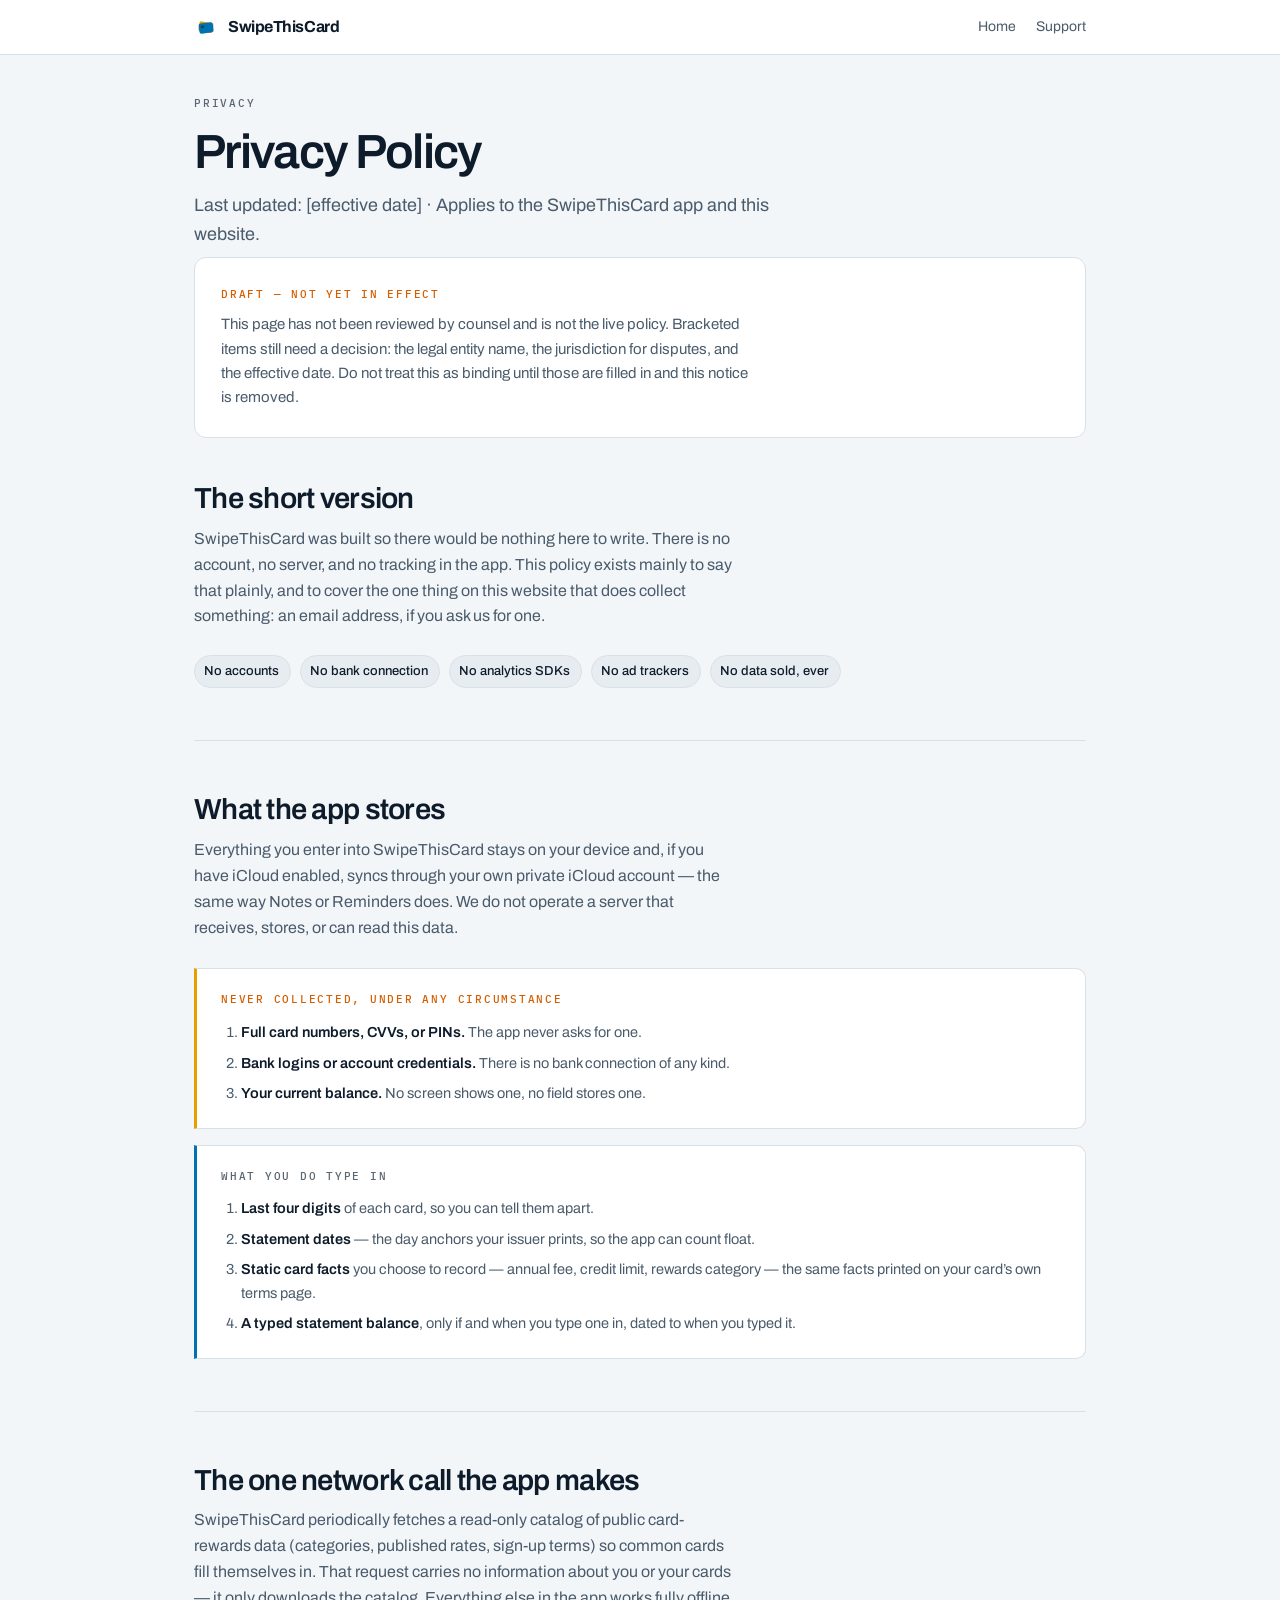
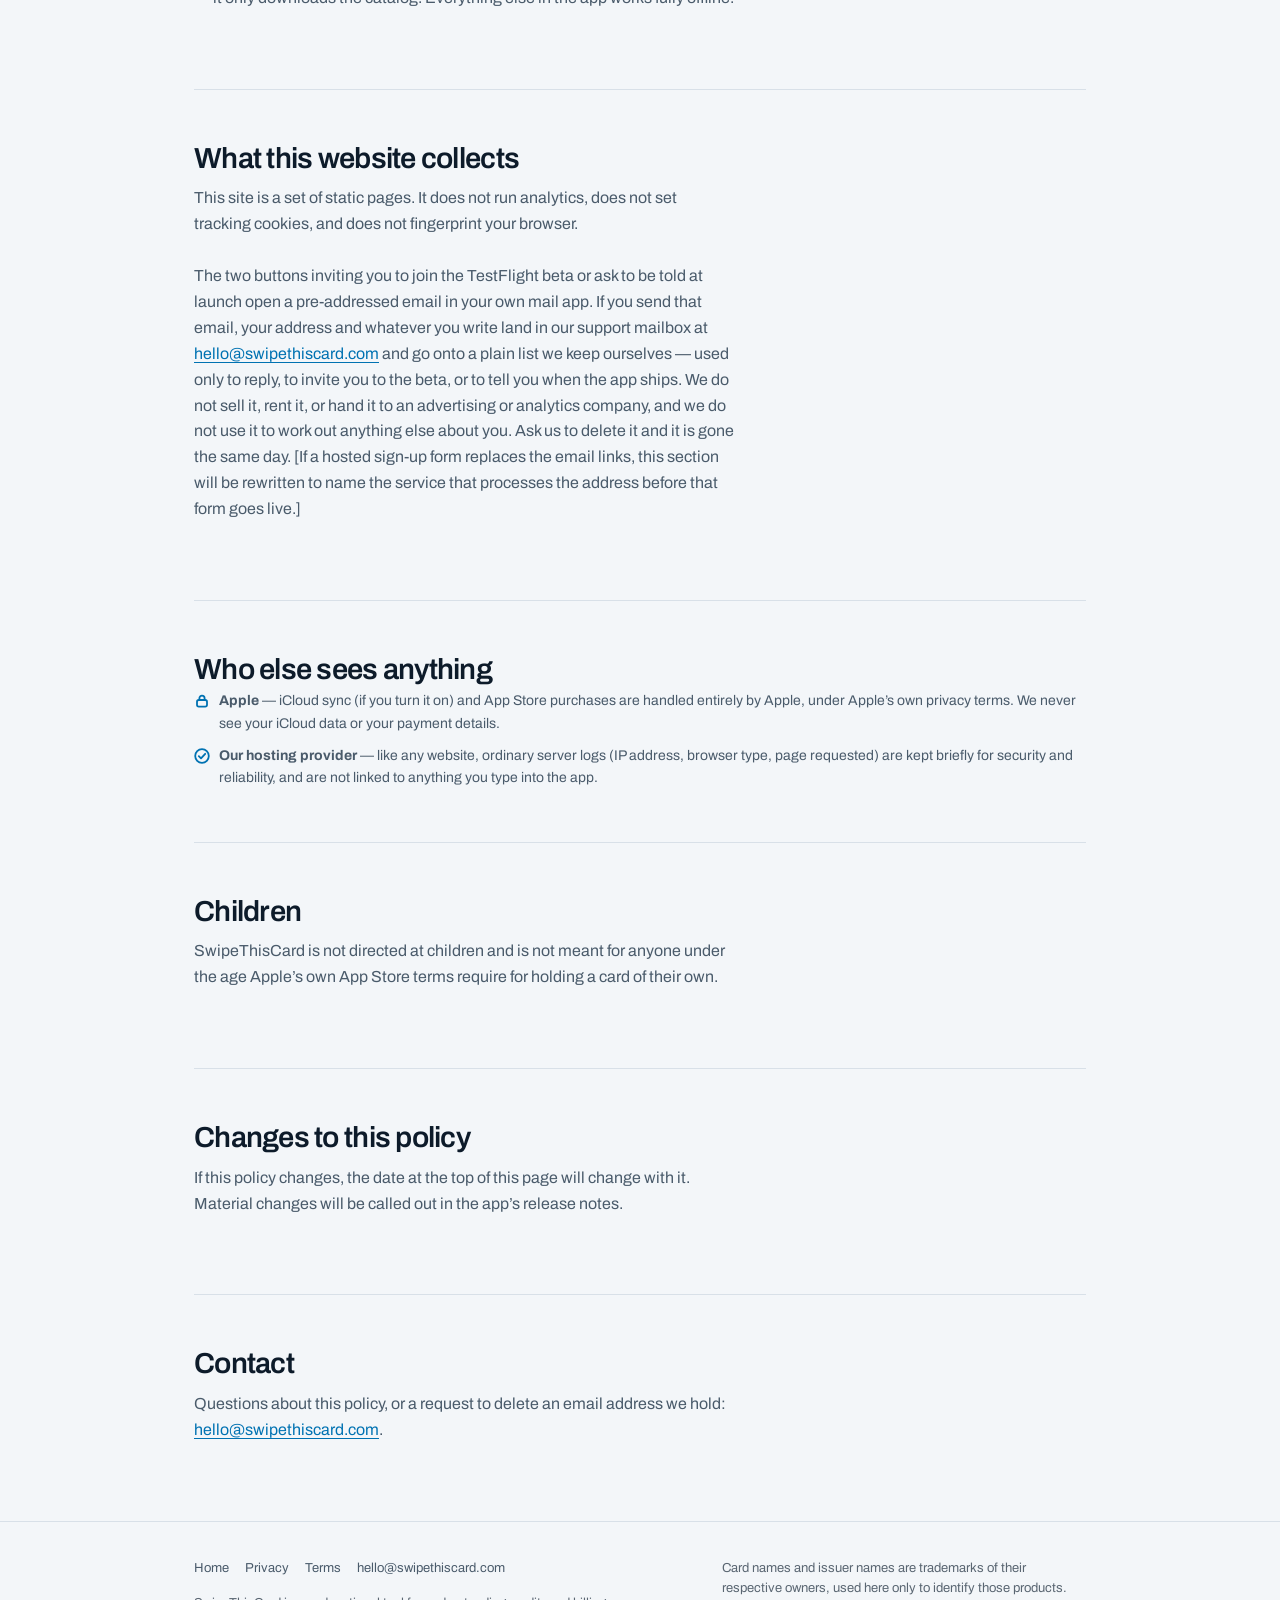
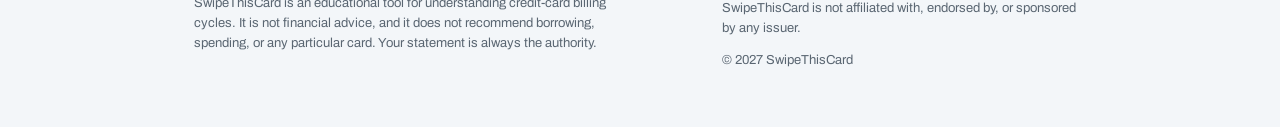
==== privacy.html @ e55ff945 "Add social-share preview image and README cleanup Wires og:image/twitter:image into all four pages s" ====
<!doctype html>
<html lang="en">
<head>
<meta charset="utf-8">
<meta name="viewport" content="width=device-width,initial-scale=1">
<title>Privacy Policy — SwipeThisCard</title>
<meta name="description" content="How SwipeThisCard and swipethiscard.com handle data: no accounts, no bank connection, no server-side storage of card data, and what the website itself collects.">
<link rel="canonical" href="https://swipethiscard.com/privacy">
<meta name="robots" content="index,follow">
<meta property="og:type" content="website">
<meta property="og:title" content="Privacy Policy — SwipeThisCard">
<meta property="og:description" content="How SwipeThisCard and swipethiscard.com handle data: no accounts, no bank connection, no server-side storage of card data, and what the website itself collects.">
<meta property="og:url" content="https://swipethiscard.com/privacy">
<meta property="og:image" content="https://swipethiscard.com/og-image.jpg">
<meta property="og:image:width" content="1200">
<meta property="og:image:height" content="630">
<meta name="twitter:card" content="summary_large_image">
<meta name="twitter:image" content="https://swipethiscard.com/og-image.jpg">
<link rel="icon" href="/favicon.svg" type="image/svg+xml">
<link rel="preconnect" href="https://fonts.googleapis.com">
<link rel="preconnect" href="https://fonts.gstatic.com" crossorigin>
<link rel="stylesheet" href="https://fonts.googleapis.com/css2?family=Archivo:wght@400;500;600;700&family=IBM+Plex+Mono:wght@400;500;600&display=swap">
<style>
:root{
  --ink:#0D1B2A; --ink-2:#14273A;
  --paper:#F3F6F9; --paper-2:#E7ECF1; --surface:#FFFFFF;
  --blue:#0072B2; --amber:#E69F00; --sky:#56B4E9; --verm:#D55E00;
  --ash:#5A6672; --ash-2:#C3CCD5;
  --on-ink:#E9EEF3; --on-ink-dim:#A8B8C6;
  --text:#0D1B2A; --text-2:#4A5B6B; --line:#D8E0E8;
  --accent:#0072B2;
  --display:"Archivo",-apple-system,BlinkMacSystemFont,"Segoe UI",Helvetica,Arial,sans-serif;
  --mono:"IBM Plex Mono",ui-monospace,SFMono-Regular,Menlo,monospace;
}
@media (prefers-color-scheme:dark){:root:not([data-theme="light"]){
  --paper:#0A1521; --paper-2:#122032; --surface:#14273A;
  --text:#E9EEF3; --text-2:#A8B8C6; --line:#24394F;
  --ink:#061019; --ink-2:#0E1E2E; --ash:#9BAAB8; --ash-2:#3A4E62;
  --accent:#56B4E9;
}}
:root[data-theme="dark"]{
  --paper:#0A1521; --paper-2:#122032; --surface:#14273A;
  --text:#E9EEF3; --text-2:#A8B8C6; --line:#24394F;
  --ink:#061019; --ink-2:#0E1E2E; --ash:#9BAAB8; --ash-2:#3A4E62;
  --accent:#56B4E9;
}
*{box-sizing:border-box}
body{margin:0;background:var(--paper);color:var(--text);font-family:var(--display);font-size:16px;line-height:1.62;-webkit-font-smoothing:antialiased}
.wrap{max-width:940px;margin:0 auto;padding:0 24px}
h1,h2,h3{margin:0;font-weight:600;letter-spacing:-.025em;text-wrap:balance}
h1{font-size:clamp(32px,5.4vw,48px);line-height:1.05;letter-spacing:-.035em}
h2{font-size:clamp(22px,3vw,29px);line-height:1.15}
h3{font-size:17px;letter-spacing:-.012em;line-height:1.35}
p{margin:0}
a{color:var(--accent);text-decoration-thickness:1px;text-underline-offset:3px}
a:focus-visible,summary:focus-visible{outline:2px solid var(--accent);outline-offset:3px;border-radius:4px}
.eyebrow{font-family:var(--mono);font-size:11px;font-weight:500;letter-spacing:.16em;text-transform:uppercase;color:var(--ash)}
.sm{font-size:14.5px;color:var(--text-2)}
.xs{font-size:12.5px;color:var(--ash)}
code{font-family:var(--mono);font-size:13.5px;background:var(--paper-2);padding:1px 5px;border-radius:4px}

/* nav */
nav{border-bottom:1px solid var(--line);background:var(--surface)}
.nav-in{max-width:940px;margin:0 auto;padding:14px 24px;display:flex;align-items:center;justify-content:space-between;gap:16px}
.brand{display:flex;align-items:center;gap:10px;text-decoration:none;color:var(--text)}
.brand span{font-weight:700;font-size:16px;letter-spacing:-.028em}
.nav-links{display:flex;gap:20px;font-size:14px}
.nav-links a{color:var(--text-2);text-decoration:none}
.nav-links a:hover{color:var(--accent)}

/* hero */
.hero{padding:56px 0 40px}
.hero h1{margin:14px 0 14px;max-width:16ch}
.hero p{font-size:18px;color:var(--text-2);max-width:58ch}

/* contact card */
.contact{display:grid;gap:0;border:1px solid var(--line);border-radius:12px;overflow:hidden;background:var(--surface);margin-bottom:14px}
@media(min-width:760px){.contact{grid-template-columns:1.35fr 1fr}}
.contact-main{padding:26px 26px 28px}
.contact-side{padding:26px;background:var(--paper-2);border-top:1px solid var(--line)}
@media(min-width:760px){.contact-side{border-top:0;border-left:1px solid var(--line)}}
.mailto{display:inline-flex;align-items:center;gap:9px;margin-top:14px;font-family:var(--mono);font-size:17px;font-weight:500;color:var(--accent);text-decoration:none;border-bottom:2px solid var(--accent);padding-bottom:2px;word-break:break-all}
.mailto:hover{opacity:.8}
.facts{list-style:none;margin:12px 0 0;padding:0;display:grid;gap:9px}
.facts li{display:grid;grid-template-columns:auto minmax(0,1fr);gap:9px;align-items:start;font-size:14px;color:var(--text-2)}
.facts svg{width:16px;height:16px;margin-top:3px;flex:none}

/* include block */
.include{border:1px solid var(--line);border-left:3px solid var(--amber);border-radius:0 10px 10px 0;background:var(--surface);padding:22px 24px;margin-top:28px}
.include ol{margin:12px 0 0;padding-left:20px;display:grid;gap:7px;font-size:14.5px;color:var(--text-2)}
.include ol b{color:var(--text);font-weight:600}

/* sections */
section{padding:52px 0;border-top:1px solid var(--line)}
.sec-lead{max-width:60ch;margin:10px 0 26px;color:var(--text-2)}

/* faq */
.faq{border:1px solid var(--line);border-radius:12px;overflow:hidden;background:var(--surface)}
details{border-bottom:1px solid var(--line)}
details:last-child{border-bottom:0}
summary{cursor:pointer;list-style:none;padding:17px 22px;display:grid;grid-template-columns:minmax(0,1fr) auto;gap:14px;align-items:center;font-weight:500;font-size:15.5px;letter-spacing:-.008em}
summary::-webkit-details-marker{display:none}
summary:hover{background:var(--paper-2)}
.chev{width:14px;height:14px;color:var(--ash);transition:transform .18s ease}
details[open] .chev{transform:rotate(90deg)}
details[open] summary{background:var(--paper-2)}
.ans{padding:4px 22px 22px;font-size:14.8px;color:var(--text-2);max-width:66ch}
.ans p+p{margin-top:10px}
.ans ul{margin:10px 0 0;padding-left:19px;display:grid;gap:6px}
@media(prefers-reduced-motion:reduce){.chev{transition:none}}

/* status pills */
.pillrow{display:flex;flex-wrap:wrap;gap:9px;margin-top:14px}
.pill{display:inline-flex;align-items:center;gap:7px;padding:5px 11px 5px 9px;border-radius:99px;font-size:13px;font-weight:500;background:var(--paper-2);border:1px solid var(--line);color:var(--text)}

/* privacy strip */
.strip{background:var(--ink);color:var(--on-ink);border-radius:12px;padding:28px 26px}
.strip h2{color:#fff}
.strip p{color:var(--on-ink-dim);max-width:60ch;margin-top:10px;font-size:15px}
.strip a{color:var(--sky)}

/* footer */
footer{border-top:1px solid var(--line);padding:36px 0 56px;color:var(--ash);font-size:13px}
.foot-in{display:grid;gap:18px}
@media(min-width:760px){.foot-in{grid-template-columns:1.4fr 1fr;align-items:start}}
.foot-links{display:flex;flex-wrap:wrap;gap:16px}
.foot-links a{color:var(--text-2);text-decoration:none}
.foot-links a:hover{color:var(--accent)}
.legal{max-width:62ch;line-height:1.55}
</style>
</head>
<body>
<nav><div class="nav-in">
  <a class="brand" href="/">
    <svg width="24" height="24" viewBox="0 0 64 64" aria-hidden="true"><g transform="rotate(9 32 32)"><rect x="13" y="19" width="38" height="27" rx="5.5" fill="#E69F00"/></g><g transform="rotate(-8 32 32)"><rect x="13" y="21" width="38" height="27" rx="5.5" fill="#0072B2"/><rect x="18.5" y="27" width="9" height="6.5" rx="1.8" fill="#0D1B2A" opacity=".5"/></g></svg>
    <span>SwipeThisCard</span>
  </a>
  <div class="nav-links">
    <a href="/">Home</a>
    <a href="/support">Support</a>
  </div>
</div></nav>
<div class="wrap">
  <div class="hero" style="padding:40px 0 8px">
    <div class="eyebrow">Privacy</div>
    <h1 style="max-width:20ch">Privacy Policy</h1>
    <p class="sm" style="margin-top:10px">Last updated: [effective date] &middot; Applies to the SwipeThisCard app and this website.</p>
  </div>
</div>
<div class="wrap">
  <div class="strip" style="margin:0 0 8px;background:var(--surface);color:var(--text);border:1px solid var(--line)">
    <div class="eyebrow" style="color:var(--verm)">Draft &mdash; not yet in effect</div>
    <p style="color:var(--text-2);margin-top:8px">This page has not been reviewed by counsel and is not the live policy. Bracketed items still need a decision: the legal entity name, the jurisdiction for disputes, and the effective date. Do not treat this as binding until those are filled in and this notice is removed.</p>
  </div>
</div>
<div class="wrap">

  <section style="border-top:0;padding-top:36px">
    <h2>The short version</h2>
    <p class="sec-lead">SwipeThisCard was built so there would be nothing here to write. There is no account, no server, and no tracking in the app. This policy exists mainly to say that plainly, and to cover the one thing on this website that does collect something: an email address, if you ask us for one.</p>
    <div class="pillrow">
      <span class="pill">No accounts</span>
      <span class="pill">No bank connection</span>
      <span class="pill">No analytics SDKs</span>
      <span class="pill">No ad trackers</span>
      <span class="pill">No data sold, ever</span>
    </div>
  </section>

  <section>
    <h2>What the app stores</h2>
    <p class="sec-lead">Everything you enter into SwipeThisCard stays on your device and, if you have iCloud enabled, syncs through your own private iCloud account &mdash; the same way Notes or Reminders does. We do not operate a server that receives, stores, or can read this data.</p>
    <div class="include">
      <div class="eyebrow" style="color:var(--verm)">Never collected, under any circumstance</div>
      <ol>
        <li><b>Full card numbers, CVVs, or PINs.</b> The app never asks for one.</li>
        <li><b>Bank logins or account credentials.</b> There is no bank connection of any kind.</li>
        <li><b>Your current balance.</b> No screen shows one, no field stores one.</li>
      </ol>
    </div>
    <div class="include" style="border-left-color:var(--blue);margin-top:16px">
      <div class="eyebrow">What you do type in</div>
      <ol>
        <li><b>Last four digits</b> of each card, so you can tell them apart.</li>
        <li><b>Statement dates</b> &mdash; the day anchors your issuer prints, so the app can count float.</li>
        <li><b>Static card facts</b> you choose to record &mdash; annual fee, credit limit, rewards category &mdash; the same facts printed on your card&rsquo;s own terms page.</li>
        <li><b>A typed statement balance</b>, only if and when you type one in, dated to when you typed it.</li>
      </ol>
    </div>
  </section>

  <section>
    <h2>The one network call the app makes</h2>
    <p class="sec-lead">SwipeThisCard periodically fetches a read-only catalog of public card-rewards data (categories, published rates, sign-up terms) so common cards fill themselves in. That request carries no information about you or your cards &mdash; it only downloads the catalog. Everything else in the app works fully offline.</p>
  </section>

  <section>
    <h2>What this website collects</h2>
    <p class="sec-lead">This site is a set of static pages. It does not run analytics, does not set tracking cookies, and does not fingerprint your browser.</p>
    <p class="sec-lead" style="margin-top:14px">The two buttons inviting you to join the TestFlight beta or ask to be told at launch open a pre-addressed email in your own mail app. If you send that email, your address and whatever you write land in our support mailbox at <a href="mailto:hello@swipethiscard.com">hello@swipethiscard.com</a> and go onto a plain list we keep ourselves &mdash; used only to reply, to invite you to the beta, or to tell you when the app ships. We do not sell it, rent it, or hand it to an advertising or analytics company, and we do not use it to work out anything else about you. Ask us to delete it and it is gone the same day. [If a hosted sign-up form replaces the email links, this section will be rewritten to name the service that processes the address before that form goes live.]</p>
  </section>

  <section>
    <h2>Who else sees anything</h2>
    <ul class="facts" style="margin-top:4px">
      <li><svg viewBox="0 0 16 16" fill="none" stroke="#0072B2" stroke-width="1.8" aria-hidden="true"><rect x="3" y="7" width="10" height="6.6" rx="1.8"/><path d="M5.4 7V5.2a2.6 2.6 0 015.2 0V7" stroke-linecap="round"/></svg><span><b>Apple</b> &mdash; iCloud sync (if you turn it on) and App Store purchases are handled entirely by Apple, under Apple&rsquo;s own privacy terms. We never see your iCloud data or your payment details.</span></li>
      <li><svg viewBox="0 0 16 16" fill="none" stroke="#0072B2" stroke-width="1.8" aria-hidden="true"><circle cx="8" cy="8" r="6.8"/><path d="M4.8 8.2l2.2 2.2 4.2-4.6" stroke-linecap="round" stroke-linejoin="round"/></svg><span><b>Our hosting provider</b> &mdash; like any website, ordinary server logs (IP address, browser type, page requested) are kept briefly for security and reliability, and are not linked to anything you type into the app.</span></li>
    </ul>
  </section>

  <section>
    <h2>Children</h2>
    <p class="sec-lede sec-lead">SwipeThisCard is not directed at children and is not meant for anyone under the age Apple&rsquo;s own App Store terms require for holding a card of their own.</p>
  </section>

  <section>
    <h2>Changes to this policy</h2>
    <p class="sec-lead">If this policy changes, the date at the top of this page will change with it. Material changes will be called out in the app&rsquo;s release notes.</p>
  </section>

  <section>
    <h2>Contact</h2>
    <p class="sec-lead">Questions about this policy, or a request to delete an email address we hold: <a href="mailto:hello@swipethiscard.com">hello@swipethiscard.com</a>.</p>
  </section>

</div>
<footer><div class="wrap"><div class="foot-in">
  <div>
    <div class="foot-links" style="margin-bottom:14px">
      <a href="/">Home</a><a href="/privacy">Privacy</a><a href="/terms">Terms</a><a href="mailto:hello@swipethiscard.com">hello@swipethiscard.com</a>
    </div>
    <p class="legal">SwipeThisCard is an educational tool for understanding credit-card billing cycles. It is not financial advice, and it does not recommend borrowing, spending, or any particular card. Your statement is always the authority.</p>
  </div>
  <div>
    <p class="legal">Card names and issuer names are trademarks of their respective owners, used here only to identify those products. SwipeThisCard is not affiliated with, endorsed by, or sponsored by any issuer.</p>
    <p style="margin-top:12px">&copy; 2027 SwipeThisCard</p>
  </div>
</div></div></footer>
</body>
</html>
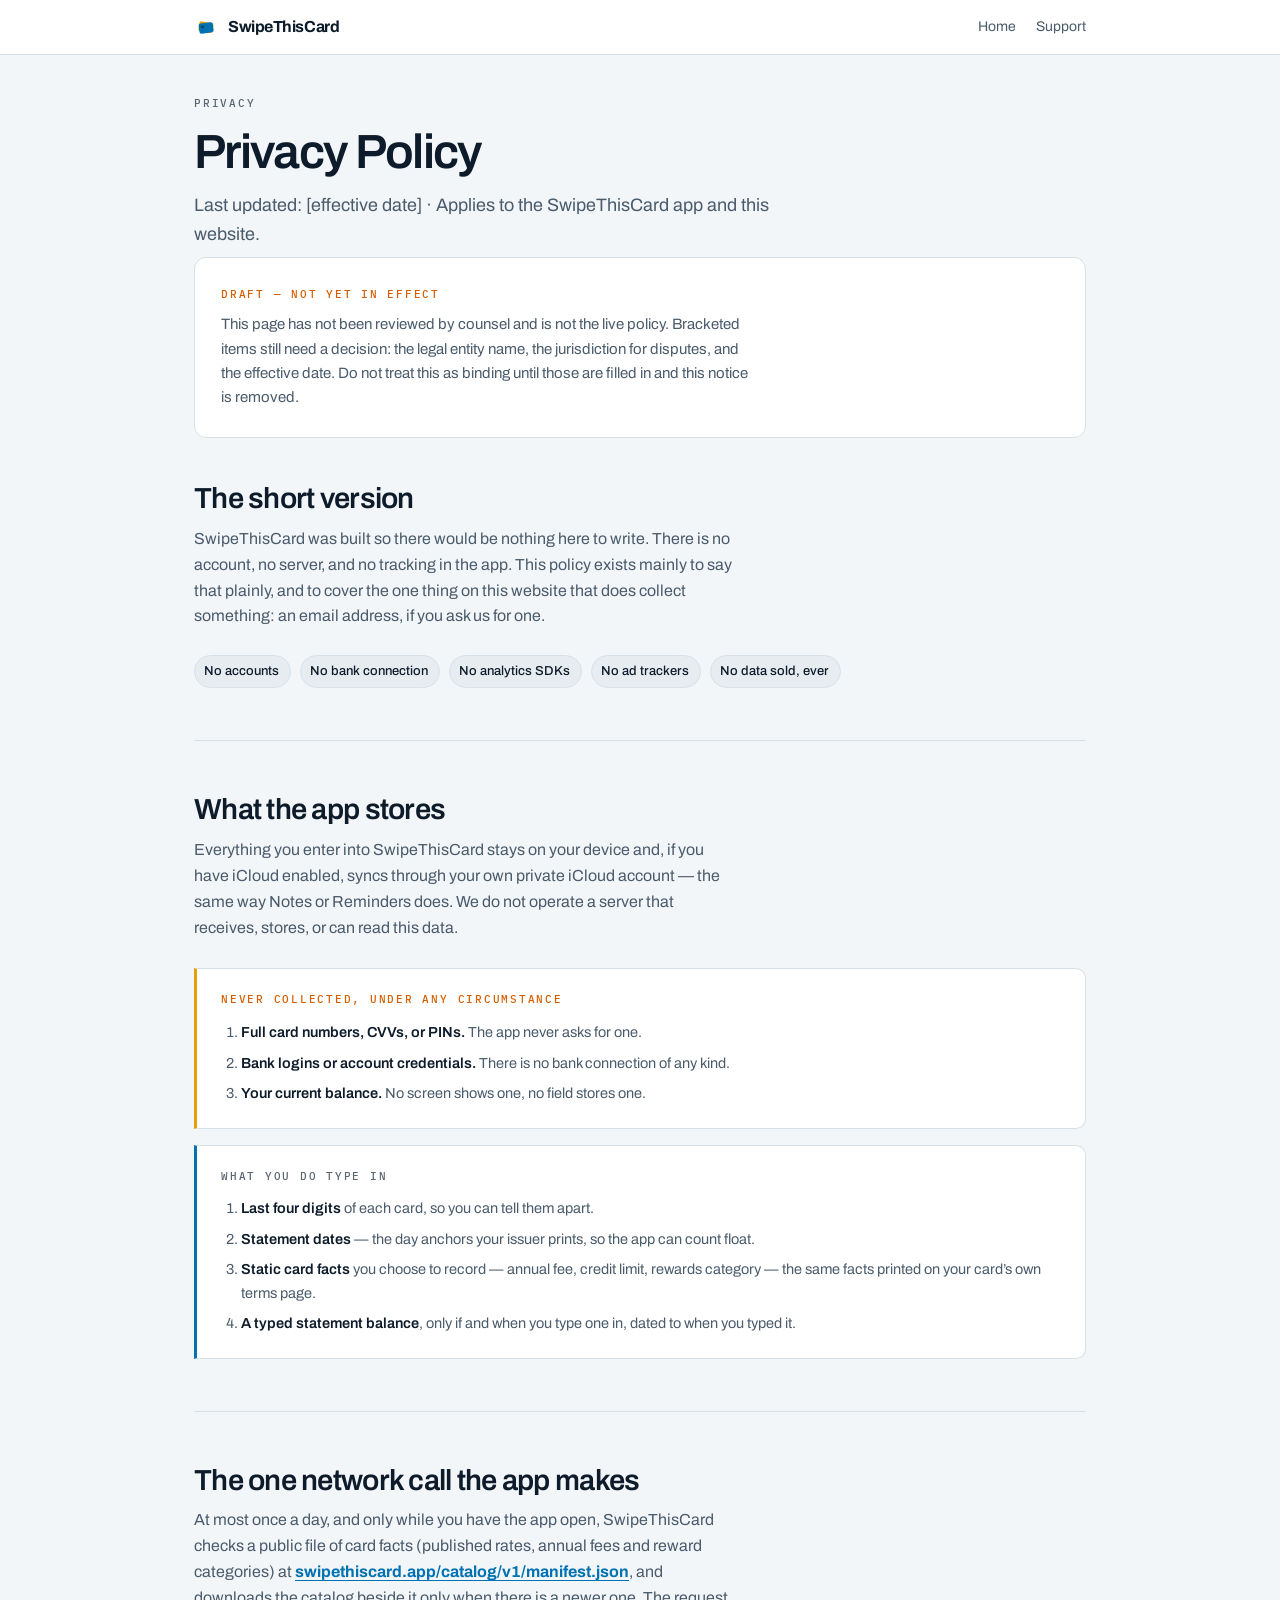
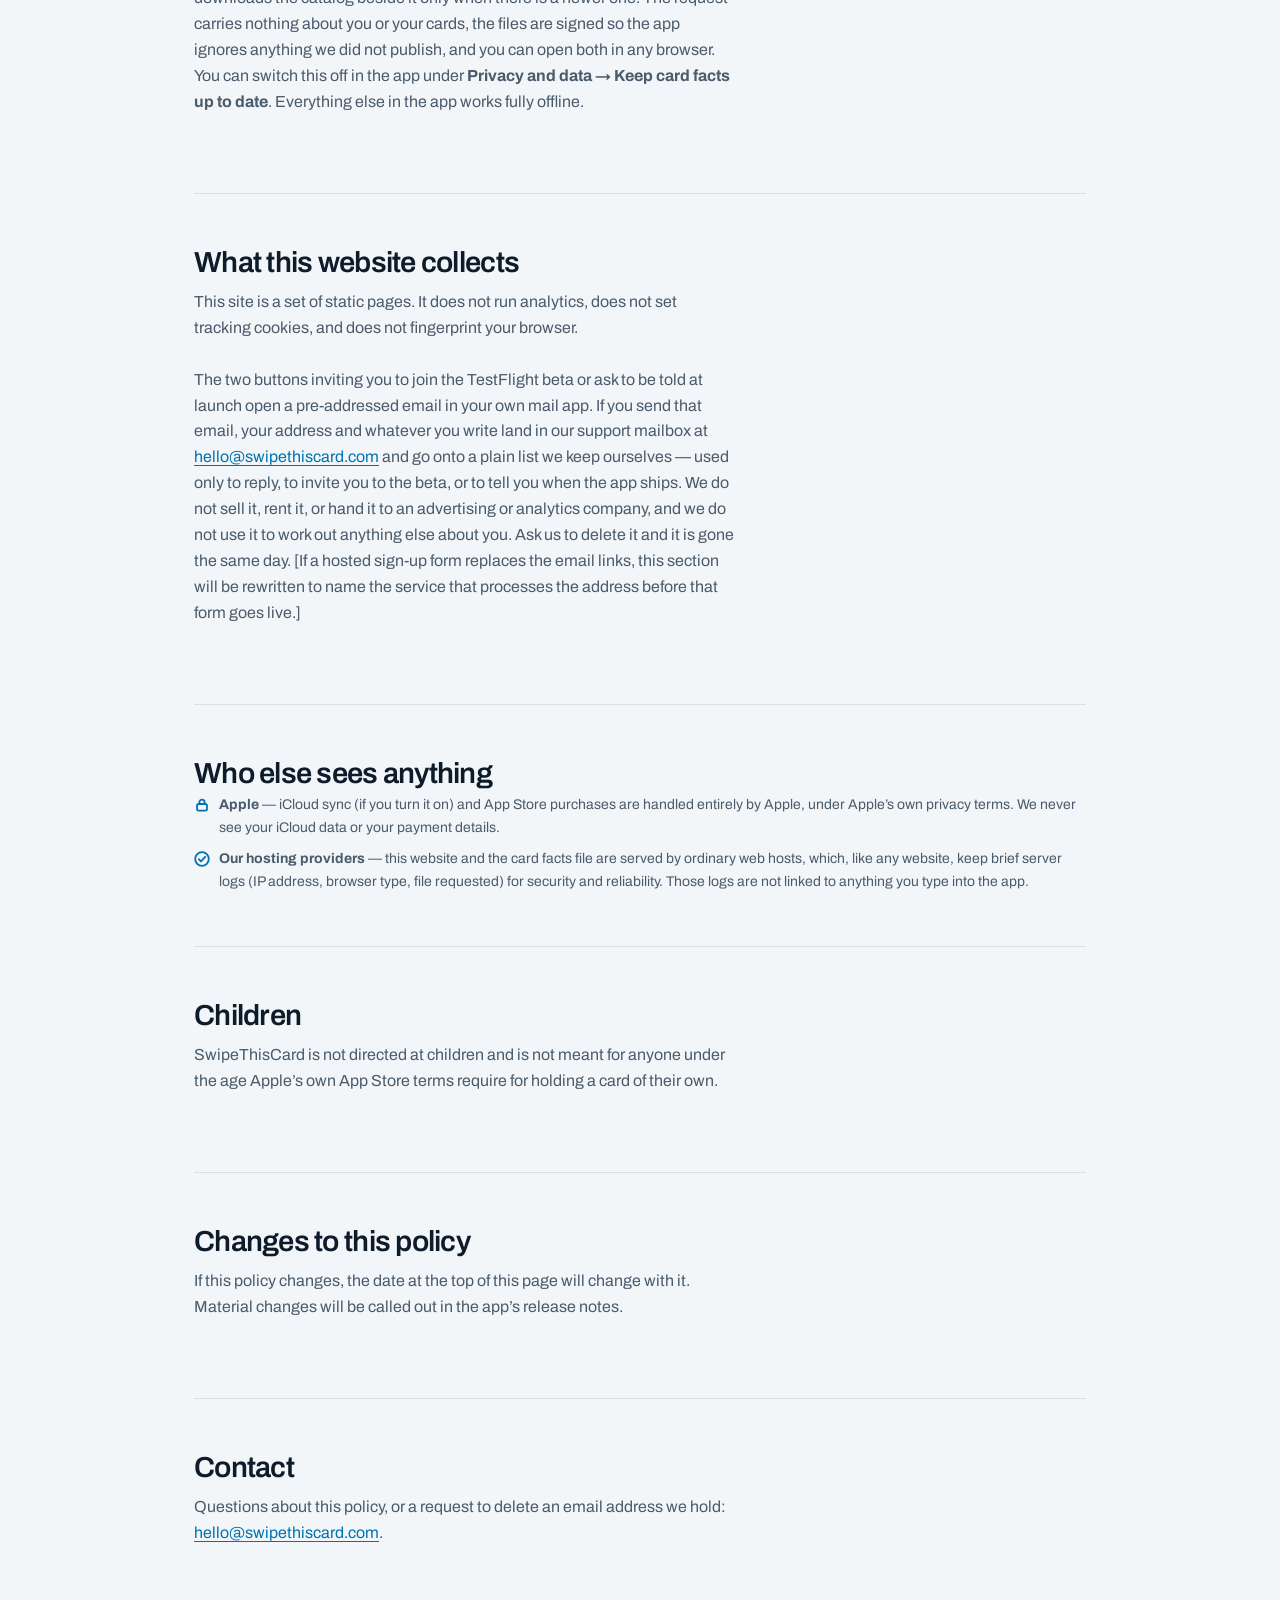
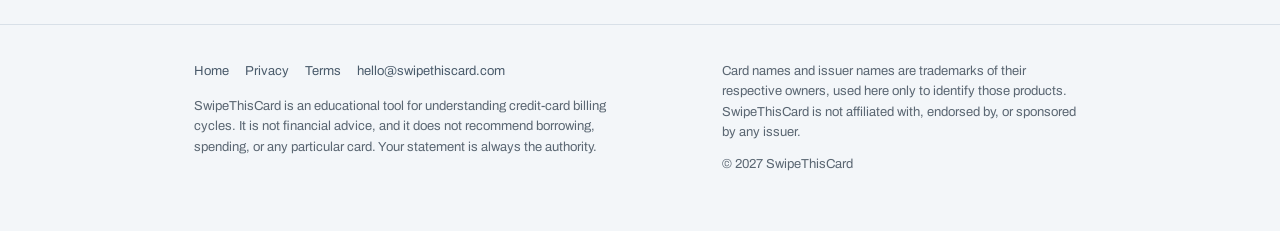
==== commit d0b88c3d: "Privacy: name the card facts file and its limits; cover both hosts The app's one network call now re" ====
--- a/privacy.html
+++ b/privacy.html
@@ -191,7 +191,7 @@
 
   <section>
     <h2>The one network call the app makes</h2>
-    <p class="sec-lead">SwipeThisCard periodically fetches a read-only catalog of public card-rewards data (categories, published rates, sign-up terms) so common cards fill themselves in. That request carries no information about you or your cards &mdash; it only downloads the catalog. Everything else in the app works fully offline.</p>
+    <p class="sec-lead">At most once a day, and only while you have the app open, SwipeThisCard checks a public file of card facts (published rates, annual fees and reward categories) at <a href="https://swipethiscard.app/catalog/v1/manifest.json"><b>swipethiscard.app/catalog/v1/manifest.json</b></a>, and downloads the catalog beside it only when there is a newer one. The request carries nothing about you or your cards, the files are signed so the app ignores anything we did not publish, and you can open both in any browser. You can switch this off in the app under <b>Privacy and data &rarr; Keep card facts up to date</b>. Everything else in the app works fully offline.</p>
   </section>
 
   <section>
@@ -204,7 +204,7 @@
     <h2>Who else sees anything</h2>
     <ul class="facts" style="margin-top:4px">
       <li><svg viewBox="0 0 16 16" fill="none" stroke="#0072B2" stroke-width="1.8" aria-hidden="true"><rect x="3" y="7" width="10" height="6.6" rx="1.8"/><path d="M5.4 7V5.2a2.6 2.6 0 015.2 0V7" stroke-linecap="round"/></svg><span><b>Apple</b> &mdash; iCloud sync (if you turn it on) and App Store purchases are handled entirely by Apple, under Apple&rsquo;s own privacy terms. We never see your iCloud data or your payment details.</span></li>
-      <li><svg viewBox="0 0 16 16" fill="none" stroke="#0072B2" stroke-width="1.8" aria-hidden="true"><circle cx="8" cy="8" r="6.8"/><path d="M4.8 8.2l2.2 2.2 4.2-4.6" stroke-linecap="round" stroke-linejoin="round"/></svg><span><b>Our hosting provider</b> &mdash; like any website, ordinary server logs (IP address, browser type, page requested) are kept briefly for security and reliability, and are not linked to anything you type into the app.</span></li>
+      <li><svg viewBox="0 0 16 16" fill="none" stroke="#0072B2" stroke-width="1.8" aria-hidden="true"><circle cx="8" cy="8" r="6.8"/><path d="M4.8 8.2l2.2 2.2 4.2-4.6" stroke-linecap="round" stroke-linejoin="round"/></svg><span><b>Our hosting providers</b> &mdash; this website and the card facts file are served by ordinary web hosts, which, like any website, keep brief server logs (IP address, browser type, file requested) for security and reliability. Those logs are not linked to anything you type into the app.</span></li>
     </ul>
   </section>
 
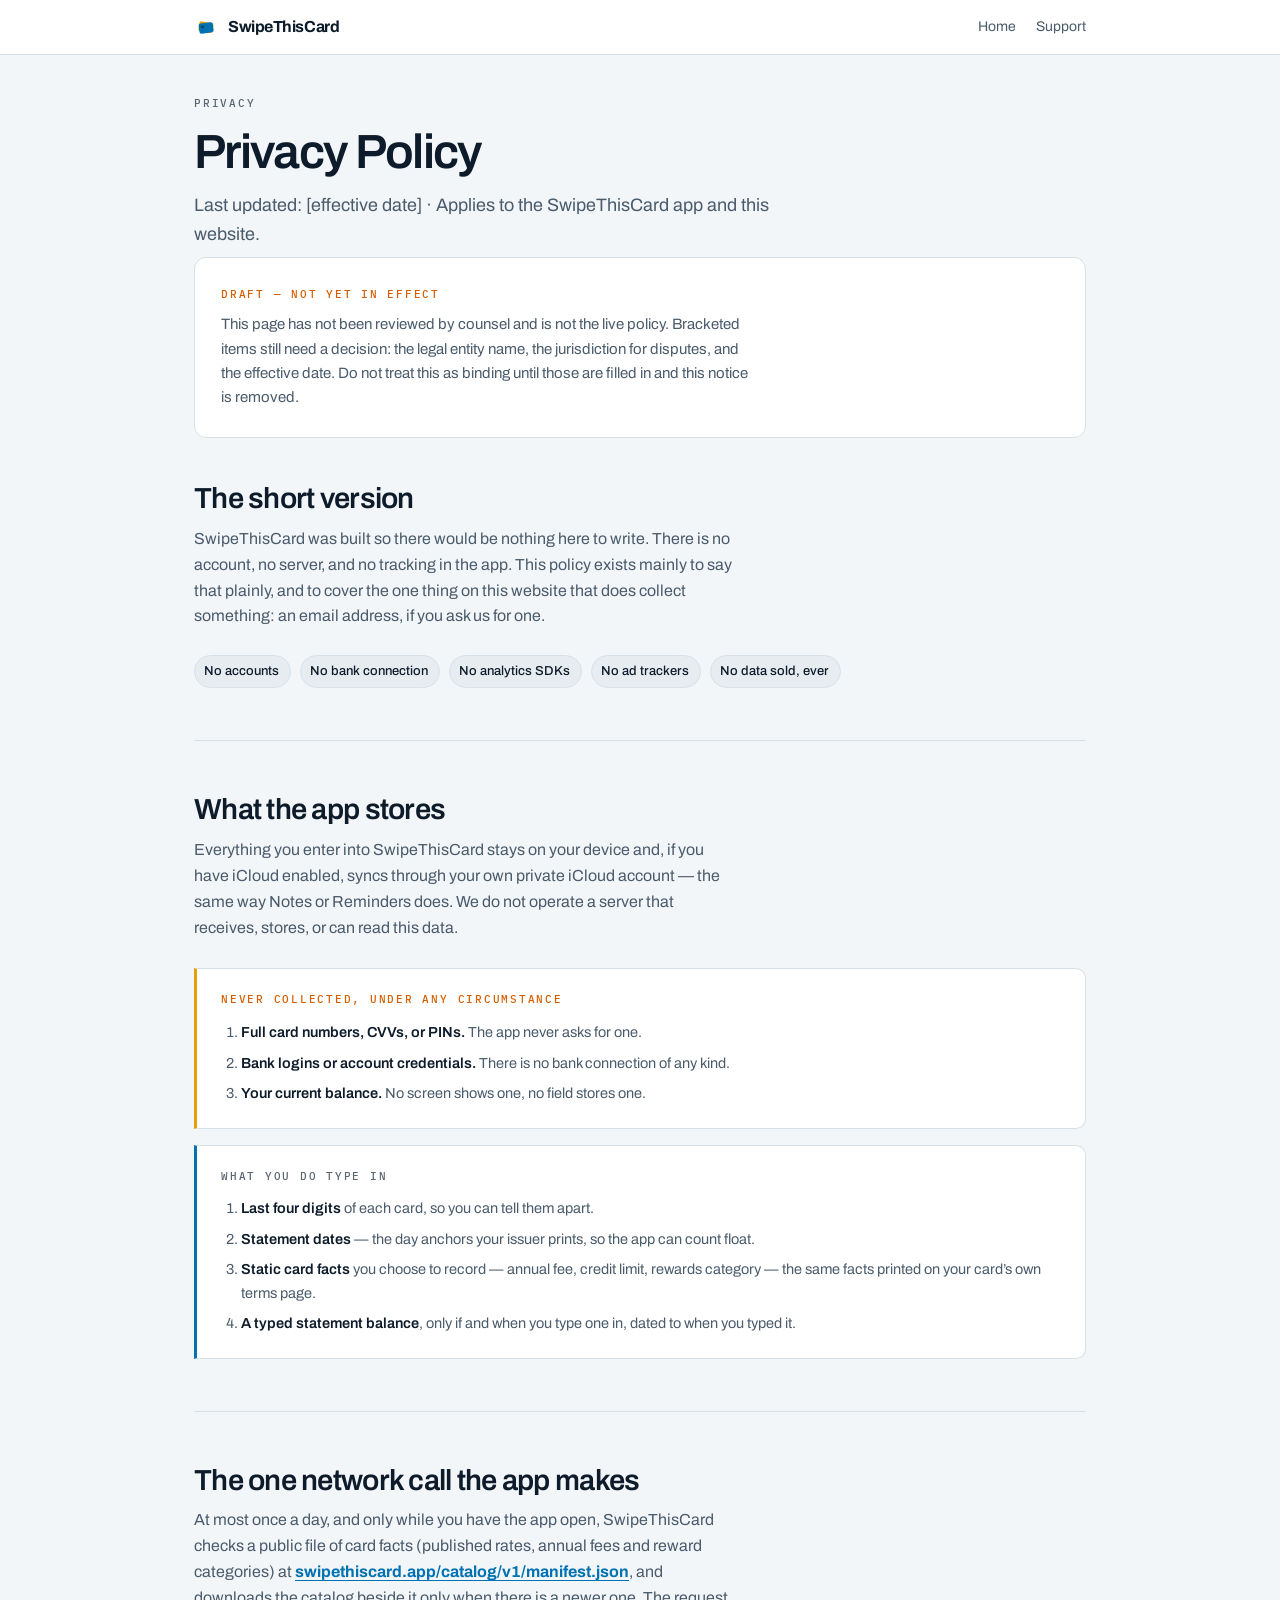
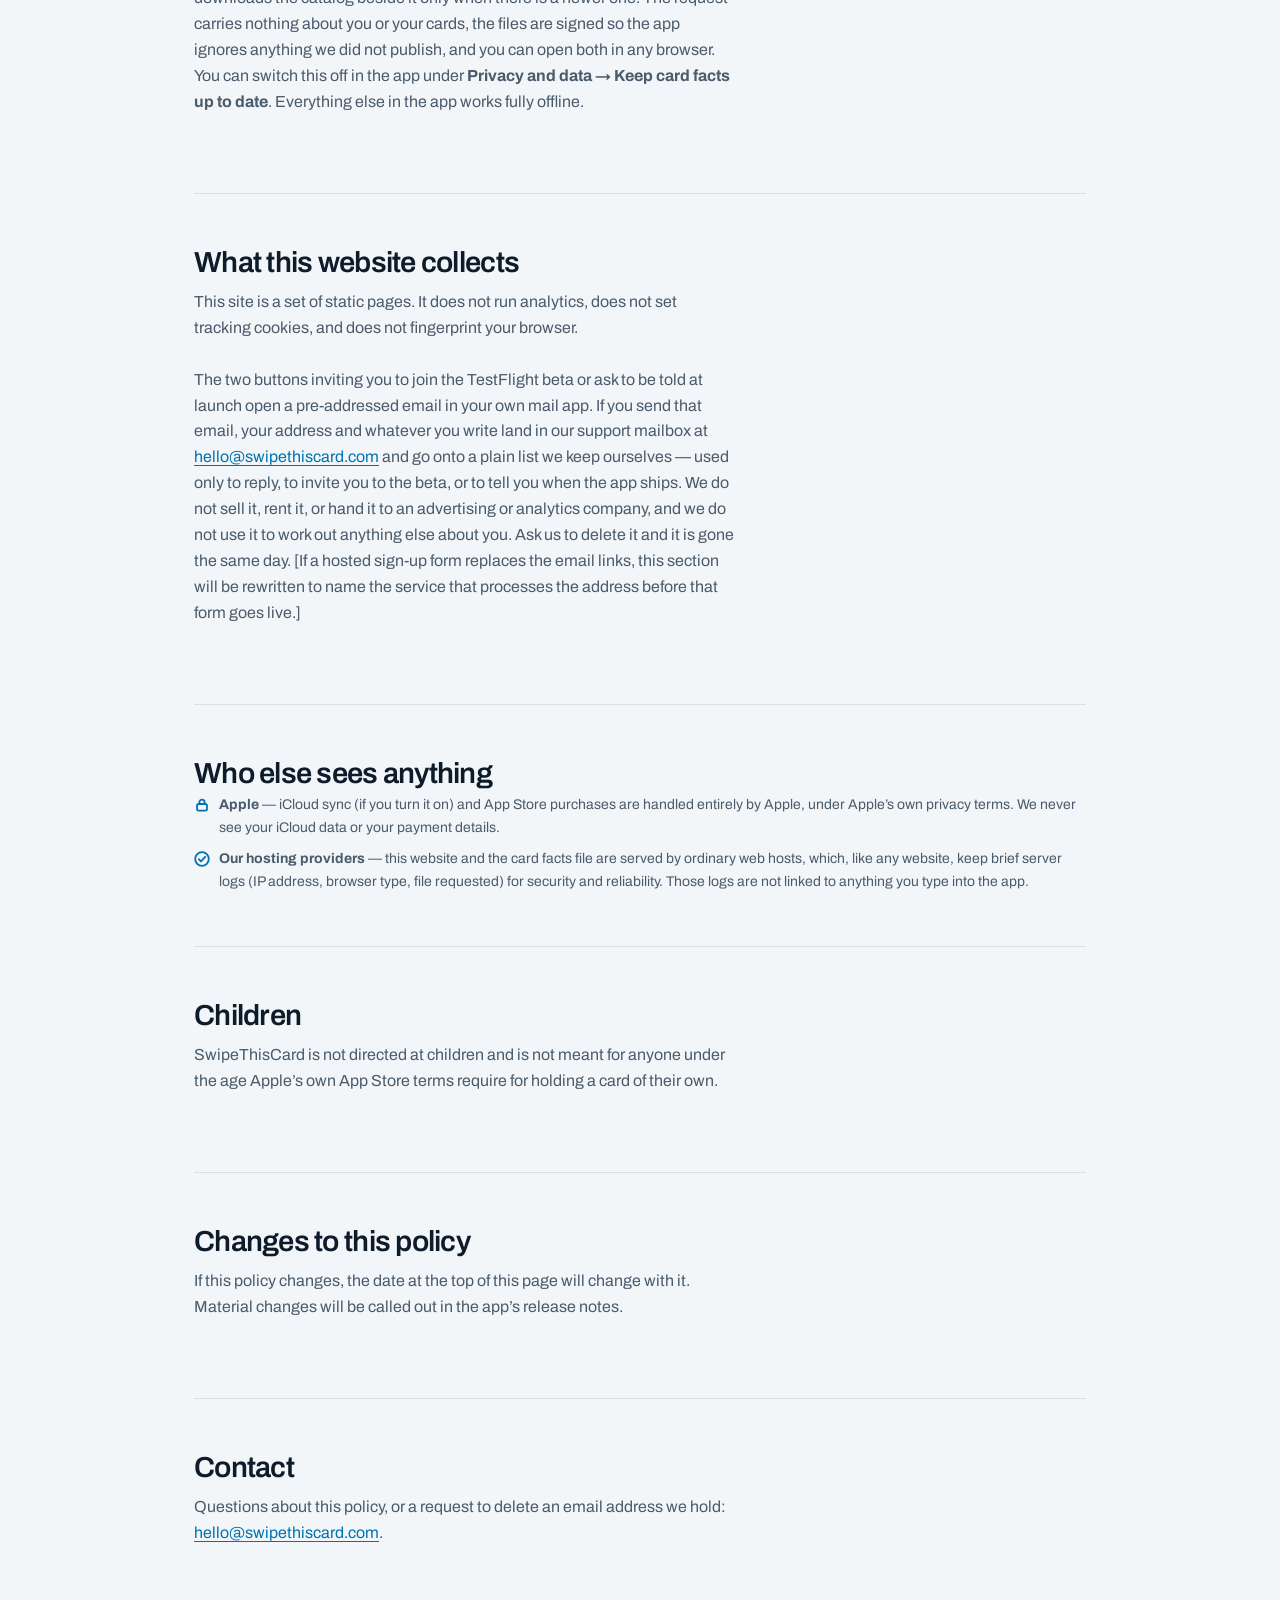
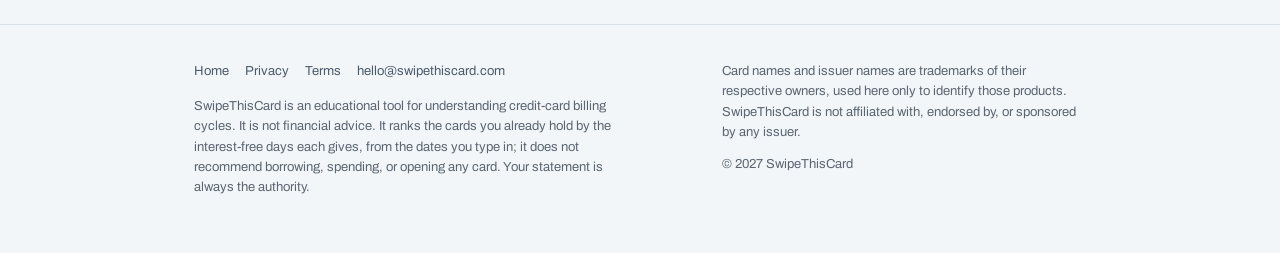
==== commit 4f937d43: "Copy: claims match the app — no accounts/no tracking, own iCloud, no current balance, 500+ cards, fo" ====
--- a/privacy.html
+++ b/privacy.html
@@ -229,7 +229,7 @@
     <div class="foot-links" style="margin-bottom:14px">
       <a href="/">Home</a><a href="/privacy">Privacy</a><a href="/terms">Terms</a><a href="mailto:hello@swipethiscard.com">hello@swipethiscard.com</a>
     </div>
-    <p class="legal">SwipeThisCard is an educational tool for understanding credit-card billing cycles. It is not financial advice, and it does not recommend borrowing, spending, or any particular card. Your statement is always the authority.</p>
+    <p class="legal">SwipeThisCard is an educational tool for understanding credit-card billing cycles. It is not financial advice. It ranks the cards you already hold by the interest-free days each gives, from the dates you type in; it does not recommend borrowing, spending, or opening any card. Your statement is always the authority.</p>
   </div>
   <div>
     <p class="legal">Card names and issuer names are trademarks of their respective owners, used here only to identify those products. SwipeThisCard is not affiliated with, endorsed by, or sponsored by any issuer.</p>
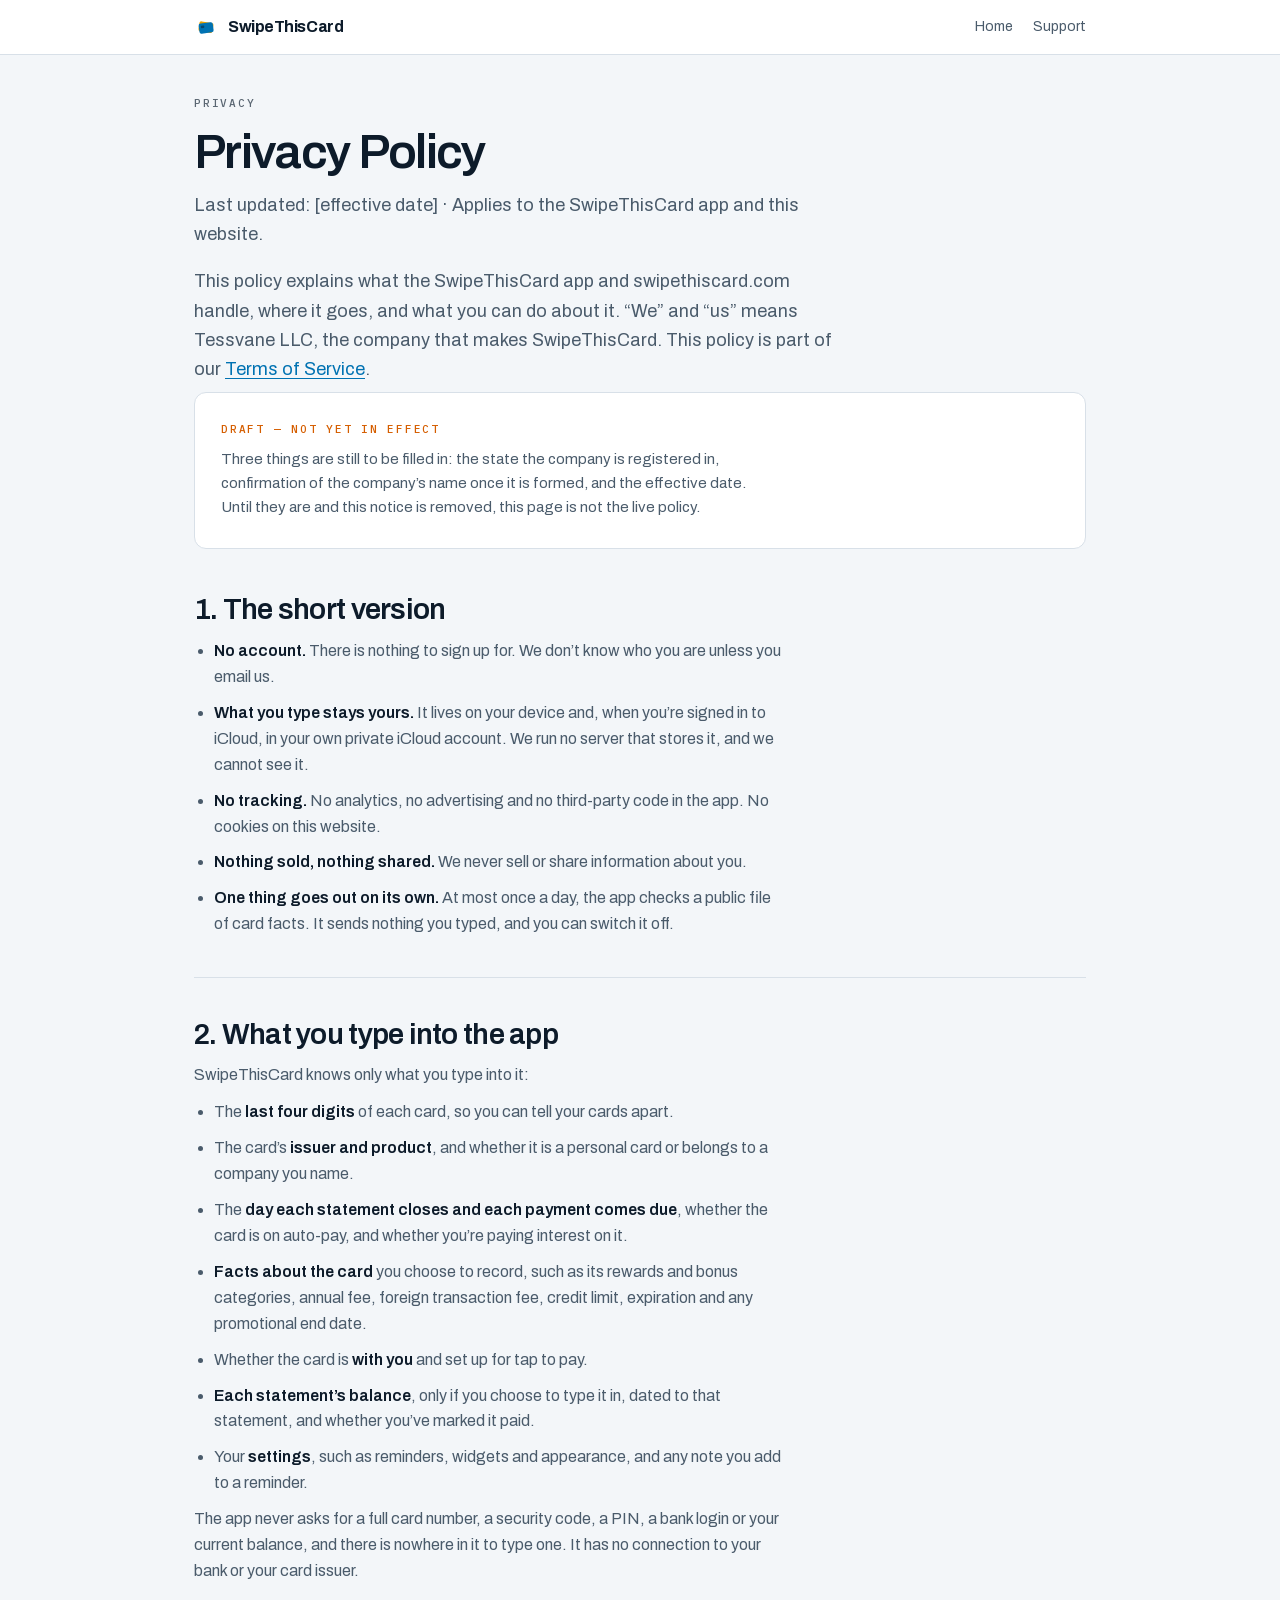
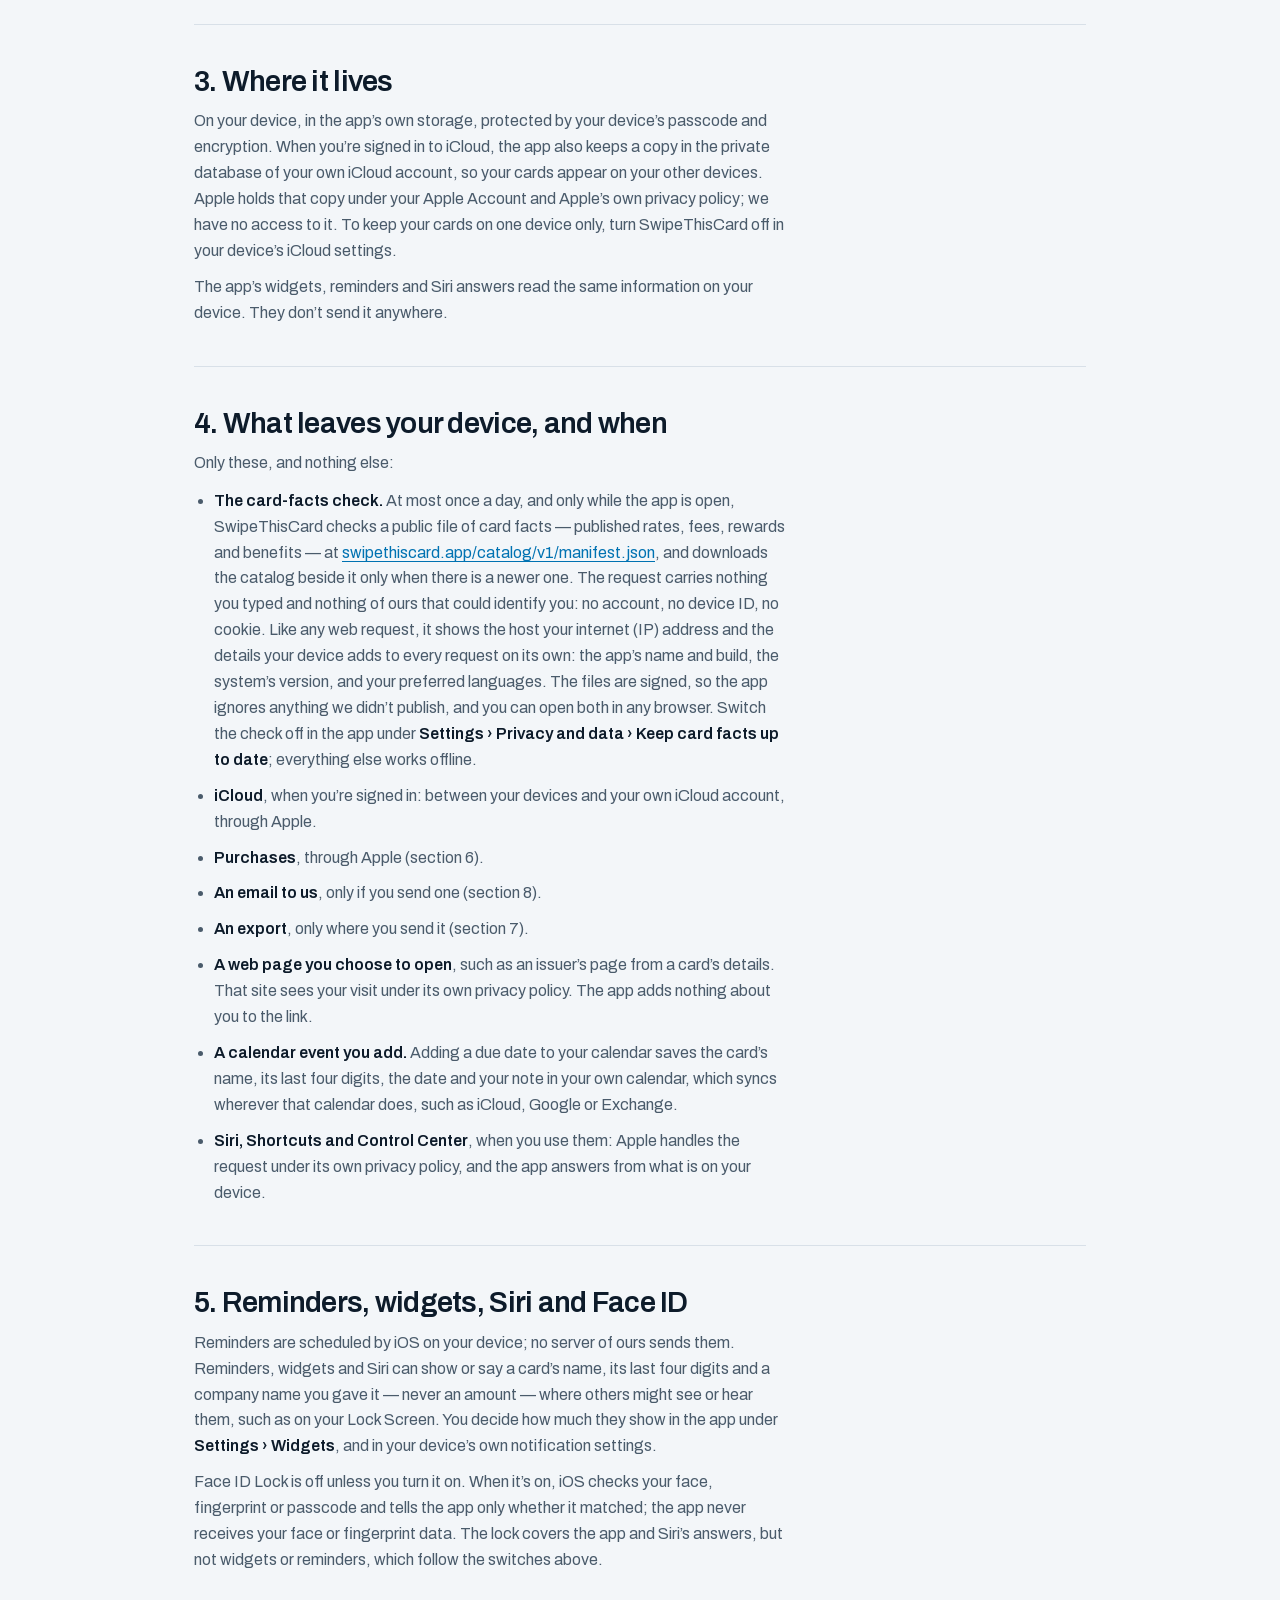
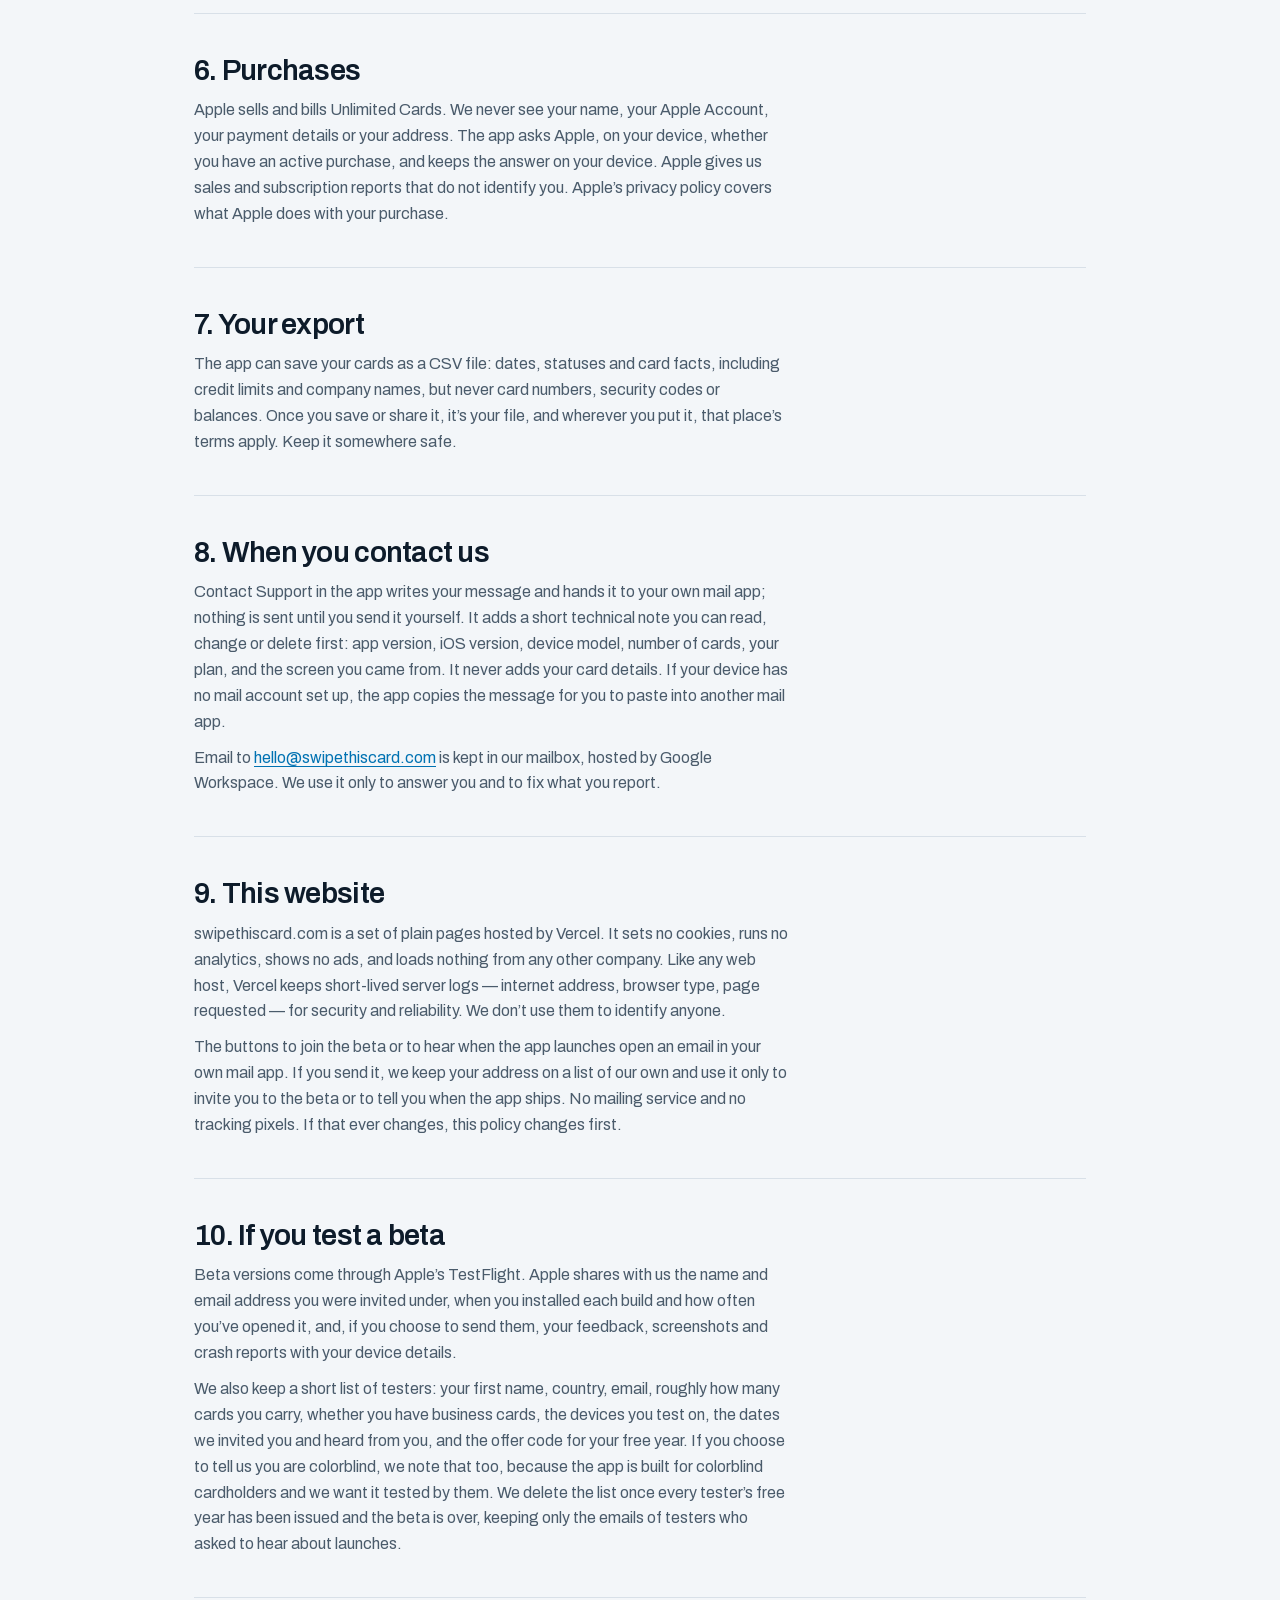
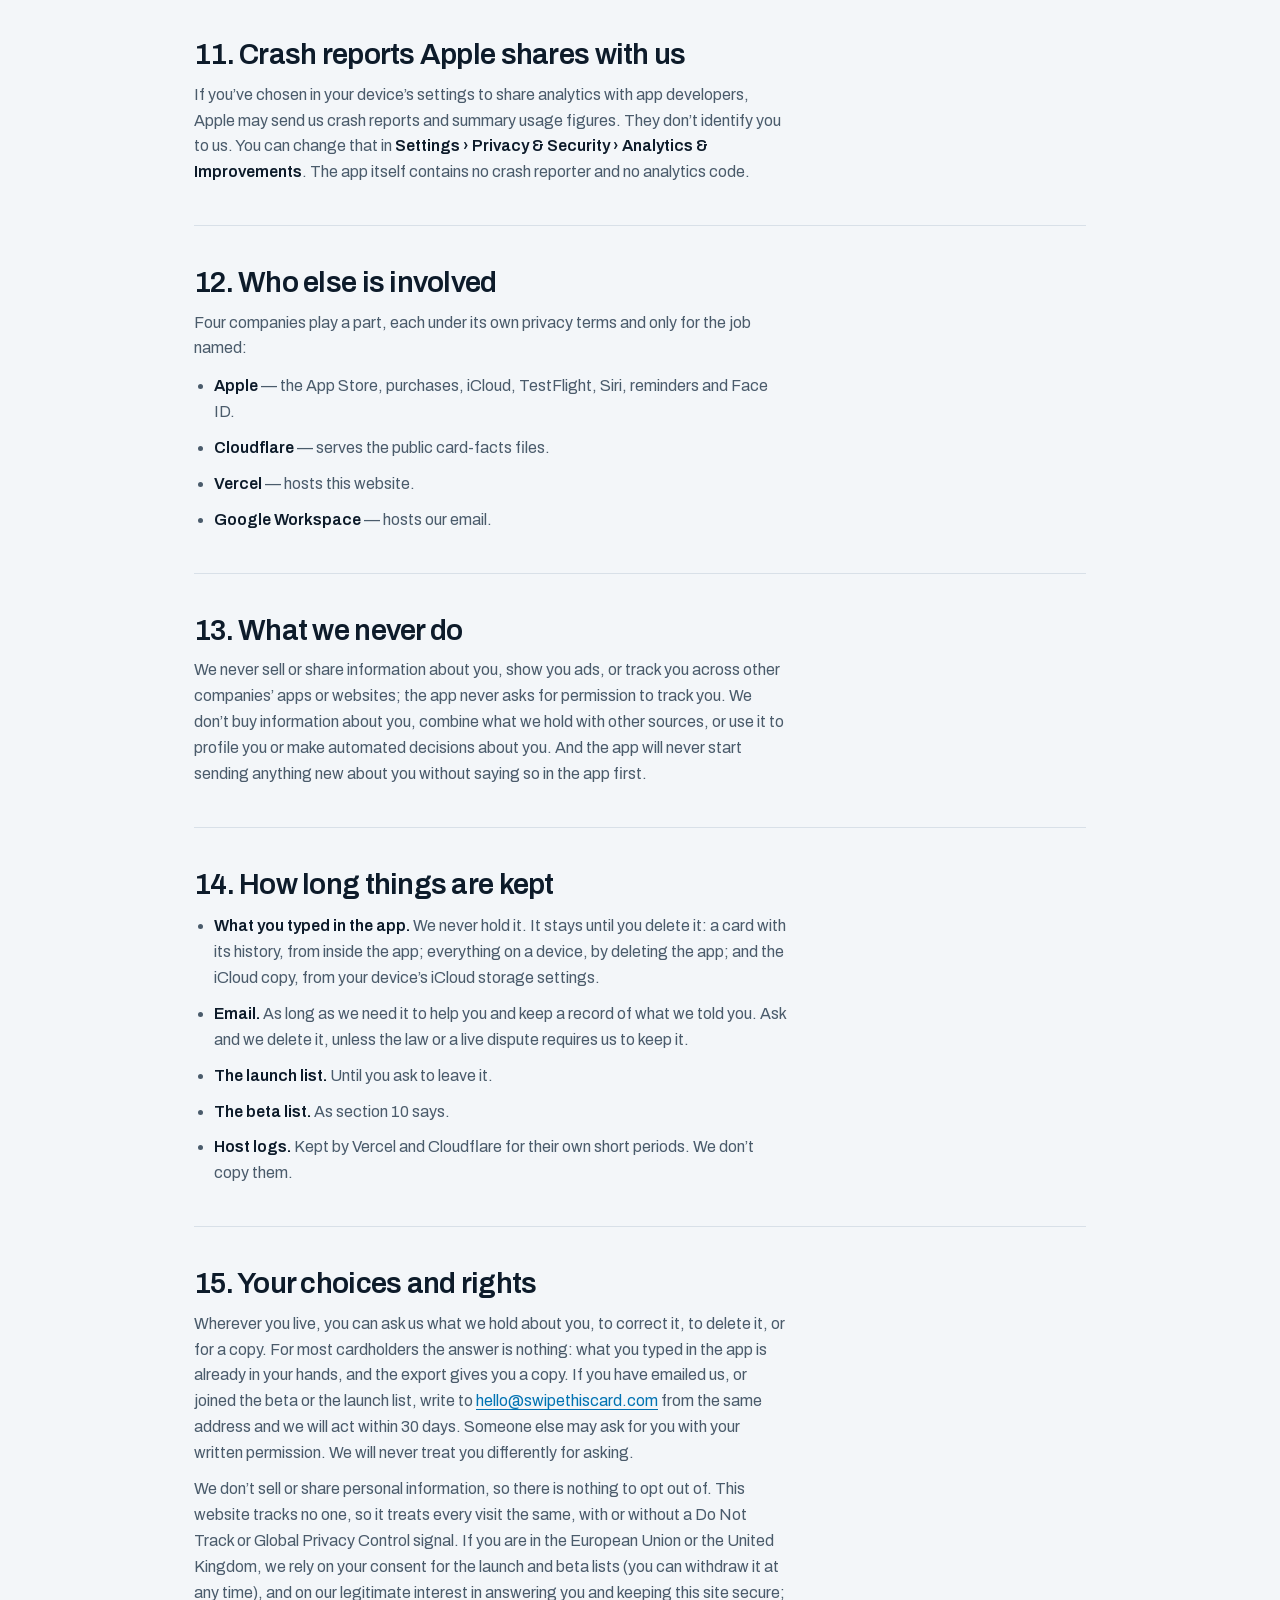
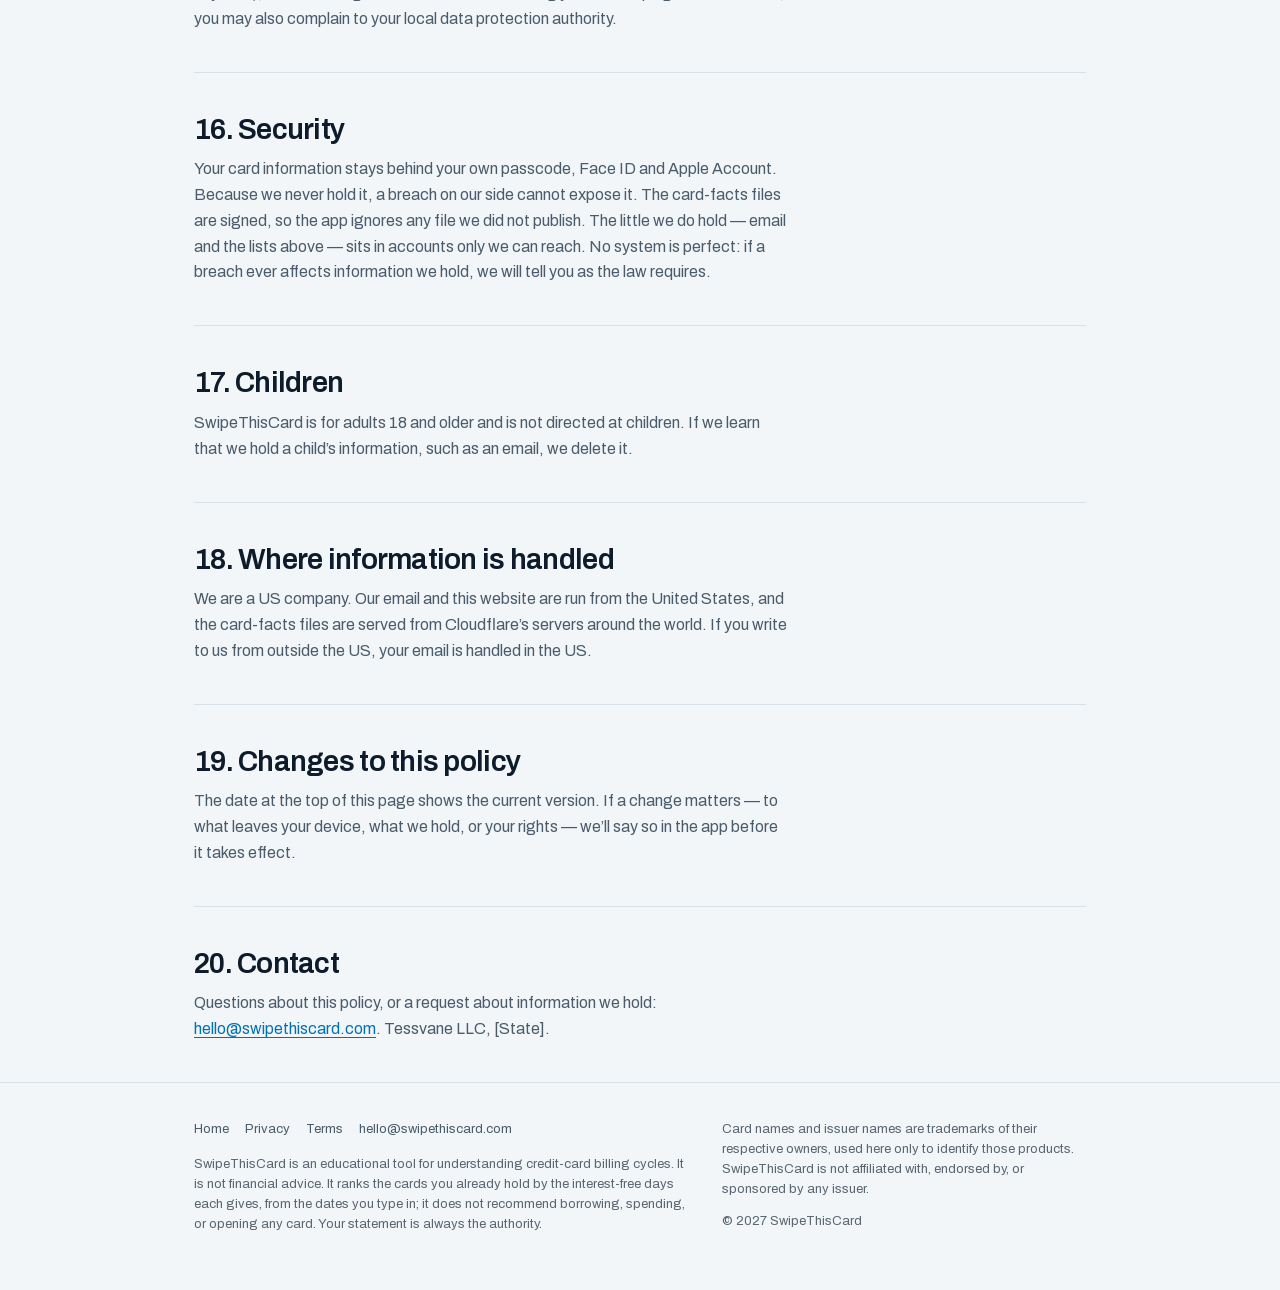
==== commit 7d9ada18: "Privacy Policy rewritten; site fonts self-hosted The Privacy Policy is redrafted in 20 sections agai" ====
--- a/privacy.html
+++ b/privacy.html
@@ -4,12 +4,12 @@
 <meta charset="utf-8">
 <meta name="viewport" content="width=device-width,initial-scale=1">
 <title>Privacy Policy — SwipeThisCard</title>
-<meta name="description" content="How SwipeThisCard and swipethiscard.com handle data: no accounts, no bank connection, no server-side storage of card data, and what the website itself collects.">
+<meta name="description" content="How SwipeThisCard and swipethiscard.com handle information: no account, no tracking, your cards on your device and in your own iCloud, and the one public file the app checks.">
 <link rel="canonical" href="https://swipethiscard.com/privacy">
 <meta name="robots" content="index,follow">
 <meta property="og:type" content="website">
 <meta property="og:title" content="Privacy Policy — SwipeThisCard">
-<meta property="og:description" content="How SwipeThisCard and swipethiscard.com handle data: no accounts, no bank connection, no server-side storage of card data, and what the website itself collects.">
+<meta property="og:description" content="How SwipeThisCard and swipethiscard.com handle information: no account, no tracking, your cards on your device and in your own iCloud, and the one public file the app checks.">
 <meta property="og:url" content="https://swipethiscard.com/privacy">
 <meta property="og:image" content="https://swipethiscard.com/og-image.jpg">
 <meta property="og:image:width" content="1200">
@@ -17,9 +17,8 @@
 <meta name="twitter:card" content="summary_large_image">
 <meta name="twitter:image" content="https://swipethiscard.com/og-image.jpg">
 <link rel="icon" href="/favicon.svg" type="image/svg+xml">
-<link rel="preconnect" href="https://fonts.googleapis.com">
-<link rel="preconnect" href="https://fonts.gstatic.com" crossorigin>
-<link rel="stylesheet" href="https://fonts.googleapis.com/css2?family=Archivo:wght@400;500;600;700&family=IBM+Plex+Mono:wght@400;500;600&display=swap">
+<link rel="preload" href="/fonts/archivo-latin.woff2" as="font" type="font/woff2" crossorigin>
+<link rel="stylesheet" href="/fonts/fonts.css">
 <style>
 :root{
   --ink:#0D1B2A; --ink-2:#14273A;
@@ -127,6 +126,14 @@
 .foot-links a{color:var(--text-2);text-decoration:none}
 .foot-links a:hover{color:var(--accent)}
 .legal{max-width:62ch;line-height:1.55}
+/* terms body */
+.tx{max-width:66ch;margin-top:10px;color:var(--text-2)}
+.tx a,.tx-list a{overflow-wrap:anywhere}
+.tx-list{max-width:66ch;margin:12px 0 0;padding-left:20px;display:grid;gap:10px;color:var(--text-2)}
+.tx-list b,.tx b{color:var(--text);font-weight:600}
+.terms section{padding:40px 0}
+.include h3{color:var(--text)}
+.include .tx{font-size:15px}
 </style>
 </head>
 <body>
@@ -145,84 +152,140 @@
     <div class="eyebrow">Privacy</div>
     <h1 style="max-width:20ch">Privacy Policy</h1>
     <p class="sm" style="margin-top:10px">Last updated: [effective date] &middot; Applies to the SwipeThisCard app and this website.</p>
+    <p class="tx" style="margin-top:18px">This policy explains what the SwipeThisCard app and swipethiscard.com handle, where it goes, and what you can do about it. &ldquo;We&rdquo; and &ldquo;us&rdquo; means Tessvane LLC, the company that makes SwipeThisCard. This policy is part of our <a href="/terms">Terms of Service</a>.</p>
   </div>
 </div>
 <div class="wrap">
   <div class="strip" style="margin:0 0 8px;background:var(--surface);color:var(--text);border:1px solid var(--line)">
     <div class="eyebrow" style="color:var(--verm)">Draft &mdash; not yet in effect</div>
-    <p style="color:var(--text-2);margin-top:8px">This page has not been reviewed by counsel and is not the live policy. Bracketed items still need a decision: the legal entity name, the jurisdiction for disputes, and the effective date. Do not treat this as binding until those are filled in and this notice is removed.</p>
+    <p style="color:var(--text-2);margin-top:8px">Three things are still to be filled in: the state the company is registered in, confirmation of the company&rsquo;s name once it is formed, and the effective date. Until they are and this notice is removed, this page is not the live policy.</p>
   </div>
 </div>
-<div class="wrap">
-
+<div class="wrap terms">
   <section style="border-top:0;padding-top:36px">
-    <h2>The short version</h2>
-    <p class="sec-lead">SwipeThisCard was built so there would be nothing here to write. There is no account, no server, and no tracking in the app. This policy exists mainly to say that plainly, and to cover the one thing on this website that does collect something: an email address, if you ask us for one.</p>
-    <div class="pillrow">
-      <span class="pill">No accounts</span>
-      <span class="pill">No bank connection</span>
-      <span class="pill">No analytics SDKs</span>
-      <span class="pill">No ad trackers</span>
-      <span class="pill">No data sold, ever</span>
-    </div>
-  </section>
-
-  <section>
-    <h2>What the app stores</h2>
-    <p class="sec-lead">Everything you enter into SwipeThisCard stays on your device and, if you have iCloud enabled, syncs through your own private iCloud account &mdash; the same way Notes or Reminders does. We do not operate a server that receives, stores, or can read this data.</p>
-    <div class="include">
-      <div class="eyebrow" style="color:var(--verm)">Never collected, under any circumstance</div>
-      <ol>
-        <li><b>Full card numbers, CVVs, or PINs.</b> The app never asks for one.</li>
-        <li><b>Bank logins or account credentials.</b> There is no bank connection of any kind.</li>
-        <li><b>Your current balance.</b> No screen shows one, no field stores one.</li>
-      </ol>
-    </div>
-    <div class="include" style="border-left-color:var(--blue);margin-top:16px">
-      <div class="eyebrow">What you do type in</div>
-      <ol>
-        <li><b>Last four digits</b> of each card, so you can tell them apart.</li>
-        <li><b>Statement dates</b> &mdash; the day anchors your issuer prints, so the app can count float.</li>
-        <li><b>Static card facts</b> you choose to record &mdash; annual fee, credit limit, rewards category &mdash; the same facts printed on your card&rsquo;s own terms page.</li>
-        <li><b>A typed statement balance</b>, only if and when you type one in, dated to when you typed it.</li>
-      </ol>
-    </div>
-  </section>
-
-  <section>
-    <h2>The one network call the app makes</h2>
-    <p class="sec-lead">At most once a day, and only while you have the app open, SwipeThisCard checks a public file of card facts (published rates, annual fees and reward categories) at <a href="https://swipethiscard.app/catalog/v1/manifest.json"><b>swipethiscard.app/catalog/v1/manifest.json</b></a>, and downloads the catalog beside it only when there is a newer one. The request carries nothing about you or your cards, the files are signed so the app ignores anything we did not publish, and you can open both in any browser. You can switch this off in the app under <b>Privacy and data &rarr; Keep card facts up to date</b>. Everything else in the app works fully offline.</p>
-  </section>
-
-  <section>
-    <h2>What this website collects</h2>
-    <p class="sec-lead">This site is a set of static pages. It does not run analytics, does not set tracking cookies, and does not fingerprint your browser.</p>
-    <p class="sec-lead" style="margin-top:14px">The two buttons inviting you to join the TestFlight beta or ask to be told at launch open a pre-addressed email in your own mail app. If you send that email, your address and whatever you write land in our support mailbox at <a href="mailto:hello@swipethiscard.com">hello@swipethiscard.com</a> and go onto a plain list we keep ourselves &mdash; used only to reply, to invite you to the beta, or to tell you when the app ships. We do not sell it, rent it, or hand it to an advertising or analytics company, and we do not use it to work out anything else about you. Ask us to delete it and it is gone the same day. [If a hosted sign-up form replaces the email links, this section will be rewritten to name the service that processes the address before that form goes live.]</p>
-  </section>
-
-  <section>
-    <h2>Who else sees anything</h2>
-    <ul class="facts" style="margin-top:4px">
-      <li><svg viewBox="0 0 16 16" fill="none" stroke="#0072B2" stroke-width="1.8" aria-hidden="true"><rect x="3" y="7" width="10" height="6.6" rx="1.8"/><path d="M5.4 7V5.2a2.6 2.6 0 015.2 0V7" stroke-linecap="round"/></svg><span><b>Apple</b> &mdash; iCloud sync (if you turn it on) and App Store purchases are handled entirely by Apple, under Apple&rsquo;s own privacy terms. We never see your iCloud data or your payment details.</span></li>
-      <li><svg viewBox="0 0 16 16" fill="none" stroke="#0072B2" stroke-width="1.8" aria-hidden="true"><circle cx="8" cy="8" r="6.8"/><path d="M4.8 8.2l2.2 2.2 4.2-4.6" stroke-linecap="round" stroke-linejoin="round"/></svg><span><b>Our hosting providers</b> &mdash; this website and the card facts file are served by ordinary web hosts, which, like any website, keep brief server logs (IP address, browser type, file requested) for security and reliability. Those logs are not linked to anything you type into the app.</span></li>
-    </ul>
-  </section>
-
-  <section>
-    <h2>Children</h2>
-    <p class="sec-lede sec-lead">SwipeThisCard is not directed at children and is not meant for anyone under the age Apple&rsquo;s own App Store terms require for holding a card of their own.</p>
-  </section>
-
-  <section>
-    <h2>Changes to this policy</h2>
-    <p class="sec-lead">If this policy changes, the date at the top of this page will change with it. Material changes will be called out in the app&rsquo;s release notes.</p>
-  </section>
-
-  <section>
-    <h2>Contact</h2>
-    <p class="sec-lead">Questions about this policy, or a request to delete an email address we hold: <a href="mailto:hello@swipethiscard.com">hello@swipethiscard.com</a>.</p>
-  </section>
-
+    <h2>1. The short version</h2>
+    <ul class="tx-list">
+      <li><b>No account.</b> There is nothing to sign up for. We don&rsquo;t know who you are unless you email us.</li>
+      <li><b>What you type stays yours.</b> It lives on your device and, when you&rsquo;re signed in to iCloud, in your own private iCloud account. We run no server that stores it, and we cannot see it.</li>
+      <li><b>No tracking.</b> No analytics, no advertising and no third-party code in the app. No cookies on this website.</li>
+      <li><b>Nothing sold, nothing shared.</b> We never sell or share information about you.</li>
+      <li><b>One thing goes out on its own.</b> At most once a day, the app checks a public file of card facts. It sends nothing you typed, and you can switch it off.</li>
+    </ul>
+  </section>
+  <section>
+    <h2>2. What you type into the app</h2>
+    <p class="tx">SwipeThisCard knows only what you type into it:</p>
+    <ul class="tx-list">
+      <li>The <b>last four digits</b> of each card, so you can tell your cards apart.</li>
+      <li>The card&rsquo;s <b>issuer and product</b>, and whether it is a personal card or belongs to a company you name.</li>
+      <li>The <b>day each statement closes and each payment comes due</b>, whether the card is on auto-pay, and whether you&rsquo;re paying interest on it.</li>
+      <li><b>Facts about the card</b> you choose to record, such as its rewards and bonus categories, annual fee, foreign transaction fee, credit limit, expiration and any promotional end date.</li>
+      <li>Whether the card is <b>with you</b> and set up for tap to pay.</li>
+      <li><b>Each statement&rsquo;s balance</b>, only if you choose to type it in, dated to that statement, and whether you&rsquo;ve marked it paid.</li>
+      <li>Your <b>settings</b>, such as reminders, widgets and appearance, and any note you add to a reminder.</li>
+    </ul>
+    <p class="tx">The app never asks for a full card number, a security code, a PIN, a bank login or your current balance, and there is nowhere in it to type one. It has no connection to your bank or your card issuer.</p>
+  </section>
+  <section>
+    <h2>3. Where it lives</h2>
+    <p class="tx">On your device, in the app&rsquo;s own storage, protected by your device&rsquo;s passcode and encryption. When you&rsquo;re signed in to iCloud, the app also keeps a copy in the private database of your own iCloud account, so your cards appear on your other devices. Apple holds that copy under your Apple Account and Apple&rsquo;s own privacy policy; we have no access to it. To keep your cards on one device only, turn SwipeThisCard off in your device&rsquo;s iCloud settings.</p>
+    <p class="tx">The app&rsquo;s widgets, reminders and Siri answers read the same information on your device. They don&rsquo;t send it anywhere.</p>
+  </section>
+  <section>
+    <h2>4. What leaves your device, and when</h2>
+    <p class="tx">Only these, and nothing else:</p>
+    <ul class="tx-list">
+      <li><b>The card-facts check.</b> At most once a day, and only while the app is open, SwipeThisCard checks a public file of card facts &mdash; published rates, fees, rewards and benefits &mdash; at <a href="https://swipethiscard.app/catalog/v1/manifest.json">swipethiscard.app/catalog/v1/manifest.json</a>, and downloads the catalog beside it only when there is a newer one. The request carries nothing you typed and nothing of ours that could identify you: no account, no device ID, no cookie. Like any web request, it shows the host your internet (IP) address and the details your device adds to every request on its own: the app&rsquo;s name and build, the system&rsquo;s version, and your preferred languages. The files are signed, so the app ignores anything we didn&rsquo;t publish, and you can open both in any browser. Switch the check off in the app under <b>Settings &rsaquo; Privacy and data &rsaquo; Keep card facts up to date</b>; everything else works offline.</li>
+      <li><b>iCloud</b>, when you&rsquo;re signed in: between your devices and your own iCloud account, through Apple.</li>
+      <li><b>Purchases</b>, through Apple (section 6).</li>
+      <li><b>An email to us</b>, only if you send one (section 8).</li>
+      <li><b>An export</b>, only where you send it (section 7).</li>
+      <li><b>A web page you choose to open</b>, such as an issuer&rsquo;s page from a card&rsquo;s details. That site sees your visit under its own privacy policy. The app adds nothing about you to the link.</li>
+      <li><b>A calendar event you add.</b> Adding a due date to your calendar saves the card&rsquo;s name, its last four digits, the date and your note in your own calendar, which syncs wherever that calendar does, such as iCloud, Google or Exchange.</li>
+      <li><b>Siri, Shortcuts and Control Center</b>, when you use them: Apple handles the request under its own privacy policy, and the app answers from what is on your device.</li>
+    </ul>
+  </section>
+  <section>
+    <h2>5. Reminders, widgets, Siri and Face ID</h2>
+    <p class="tx">Reminders are scheduled by iOS on your device; no server of ours sends them. Reminders, widgets and Siri can show or say a card&rsquo;s name, its last four digits and a company name you gave it &mdash; never an amount &mdash; where others might see or hear them, such as on your Lock Screen. You decide how much they show in the app under <b>Settings &rsaquo; Widgets</b>, and in your device&rsquo;s own notification settings.</p>
+    <p class="tx">Face ID Lock is off unless you turn it on. When it&rsquo;s on, iOS checks your face, fingerprint or passcode and tells the app only whether it matched; the app never receives your face or fingerprint data. The lock covers the app and Siri&rsquo;s answers, but not widgets or reminders, which follow the switches above.</p>
+  </section>
+  <section>
+    <h2>6. Purchases</h2>
+    <p class="tx">Apple sells and bills Unlimited Cards. We never see your name, your Apple Account, your payment details or your address. The app asks Apple, on your device, whether you have an active purchase, and keeps the answer on your device. Apple gives us sales and subscription reports that do not identify you. Apple&rsquo;s privacy policy covers what Apple does with your purchase.</p>
+  </section>
+  <section>
+    <h2>7. Your export</h2>
+    <p class="tx">The app can save your cards as a CSV file: dates, statuses and card facts, including credit limits and company names, but never card numbers, security codes or balances. Once you save or share it, it&rsquo;s your file, and wherever you put it, that place&rsquo;s terms apply. Keep it somewhere safe.</p>
+  </section>
+  <section>
+    <h2>8. When you contact us</h2>
+    <p class="tx">Contact Support in the app writes your message and hands it to your own mail app; nothing is sent until you send it yourself. It adds a short technical note you can read, change or delete first: app version, iOS version, device model, number of cards, your plan, and the screen you came from. It never adds your card details. If your device has no mail account set up, the app copies the message for you to paste into another mail app.</p>
+    <p class="tx">Email to <a href="mailto:hello@swipethiscard.com">hello@swipethiscard.com</a> is kept in our mailbox, hosted by Google Workspace. We use it only to answer you and to fix what you report.</p>
+  </section>
+  <section>
+    <h2>9. This website</h2>
+    <p class="tx">swipethiscard.com is a set of plain pages hosted by Vercel. It sets no cookies, runs no analytics, shows no ads, and loads nothing from any other company. Like any web host, Vercel keeps short-lived server logs &mdash; internet address, browser type, page requested &mdash; for security and reliability. We don&rsquo;t use them to identify anyone.</p>
+    <p class="tx">The buttons to join the beta or to hear when the app launches open an email in your own mail app. If you send it, we keep your address on a list of our own and use it only to invite you to the beta or to tell you when the app ships. No mailing service and no tracking pixels. If that ever changes, this policy changes first.</p>
+  </section>
+  <section>
+    <h2>10. If you test a beta</h2>
+    <p class="tx">Beta versions come through Apple&rsquo;s TestFlight. Apple shares with us the name and email address you were invited under, when you installed each build and how often you&rsquo;ve opened it, and, if you choose to send them, your feedback, screenshots and crash reports with your device details.</p>
+    <p class="tx">We also keep a short list of testers: your first name, country, email, roughly how many cards you carry, whether you have business cards, the devices you test on, the dates we invited you and heard from you, and the offer code for your free year. If you choose to tell us you are colorblind, we note that too, because the app is built for colorblind cardholders and we want it tested by them. We delete the list once every tester&rsquo;s free year has been issued and the beta is over, keeping only the emails of testers who asked to hear about launches.</p>
+  </section>
+  <section>
+    <h2>11. Crash reports Apple shares with us</h2>
+    <p class="tx">If you&rsquo;ve chosen in your device&rsquo;s settings to share analytics with app developers, Apple may send us crash reports and summary usage figures. They don&rsquo;t identify you to us. You can change that in <b>Settings &rsaquo; Privacy &amp; Security &rsaquo; Analytics &amp; Improvements</b>. The app itself contains no crash reporter and no analytics code.</p>
+  </section>
+  <section>
+    <h2>12. Who else is involved</h2>
+    <p class="tx">Four companies play a part, each under its own privacy terms and only for the job named:</p>
+    <ul class="tx-list">
+      <li><b>Apple</b> &mdash; the App Store, purchases, iCloud, TestFlight, Siri, reminders and Face ID.</li>
+      <li><b>Cloudflare</b> &mdash; serves the public card-facts files.</li>
+      <li><b>Vercel</b> &mdash; hosts this website.</li>
+      <li><b>Google Workspace</b> &mdash; hosts our email.</li>
+    </ul>
+  </section>
+  <section>
+    <h2>13. What we never do</h2>
+    <p class="tx">We never sell or share information about you, show you ads, or track you across other companies&rsquo; apps or websites; the app never asks for permission to track you. We don&rsquo;t buy information about you, combine what we hold with other sources, or use it to profile you or make automated decisions about you. And the app will never start sending anything new about you without saying so in the app first.</p>
+  </section>
+  <section>
+    <h2>14. How long things are kept</h2>
+    <ul class="tx-list">
+      <li><b>What you typed in the app.</b> We never hold it. It stays until you delete it: a card with its history, from inside the app; everything on a device, by deleting the app; and the iCloud copy, from your device&rsquo;s iCloud storage settings.</li>
+      <li><b>Email.</b> As long as we need it to help you and keep a record of what we told you. Ask and we delete it, unless the law or a live dispute requires us to keep it.</li>
+      <li><b>The launch list.</b> Until you ask to leave it.</li>
+      <li><b>The beta list.</b> As section 10 says.</li>
+      <li><b>Host logs.</b> Kept by Vercel and Cloudflare for their own short periods. We don&rsquo;t copy them.</li>
+    </ul>
+  </section>
+  <section>
+    <h2>15. Your choices and rights</h2>
+    <p class="tx">Wherever you live, you can ask us what we hold about you, to correct it, to delete it, or for a copy. For most cardholders the answer is nothing: what you typed in the app is already in your hands, and the export gives you a copy. If you have emailed us, or joined the beta or the launch list, write to <a href="mailto:hello@swipethiscard.com">hello@swipethiscard.com</a> from the same address and we will act within 30 days. Someone else may ask for you with your written permission. We will never treat you differently for asking.</p>
+    <p class="tx">We don&rsquo;t sell or share personal information, so there is nothing to opt out of. This website tracks no one, so it treats every visit the same, with or without a Do Not Track or Global Privacy Control signal. If you are in the European Union or the United Kingdom, we rely on your consent for the launch and beta lists (you can withdraw it at any time), and on our legitimate interest in answering you and keeping this site secure; you may also complain to your local data protection authority.</p>
+  </section>
+  <section>
+    <h2>16. Security</h2>
+    <p class="tx">Your card information stays behind your own passcode, Face ID and Apple Account. Because we never hold it, a breach on our side cannot expose it. The card-facts files are signed, so the app ignores any file we did not publish. The little we do hold &mdash; email and the lists above &mdash; sits in accounts only we can reach. No system is perfect: if a breach ever affects information we hold, we will tell you as the law requires.</p>
+  </section>
+  <section>
+    <h2>17. Children</h2>
+    <p class="tx">SwipeThisCard is for adults 18 and older and is not directed at children. If we learn that we hold a child&rsquo;s information, such as an email, we delete it.</p>
+  </section>
+  <section>
+    <h2>18. Where information is handled</h2>
+    <p class="tx">We are a US company. Our email and this website are run from the United States, and the card-facts files are served from Cloudflare&rsquo;s servers around the world. If you write to us from outside the US, your email is handled in the US.</p>
+  </section>
+  <section>
+    <h2>19. Changes to this policy</h2>
+    <p class="tx">The date at the top of this page shows the current version. If a change matters &mdash; to what leaves your device, what we hold, or your rights &mdash; we&rsquo;ll say so in the app before it takes effect.</p>
+  </section>
+  <section>
+    <h2>20. Contact</h2>
+    <p class="tx">Questions about this policy, or a request about information we hold: <a href="mailto:hello@swipethiscard.com">hello@swipethiscard.com</a>. Tessvane LLC, [State].</p>
+  </section>
 </div>
 <footer><div class="wrap"><div class="foot-in">
   <div>
--- a/fonts/fonts.css
+++ b/fonts/fonts.css
@@ -0,0 +1,10 @@
+/* Site fonts, served from swipethiscard.com itself so a visit reaches no other company.
+   Archivo and IBM Plex Mono, SIL Open Font License 1.1 — see LICENSE-*.txt beside this file. */
+@font-face{font-family:'Archivo';font-style:normal;font-weight:400 700;font-display:swap;src:url(/fonts/archivo-latin-ext.woff2) format('woff2');unicode-range:U+0100-02BA, U+02BD-02C5, U+02C7-02CC, U+02CE-02D7, U+02DD-02FF, U+0304, U+0308, U+0329, U+1D00-1DBF, U+1E00-1E9F, U+1EF2-1EFF, U+2020, U+20A0-20AB, U+20AD-20C0, U+2113, U+2C60-2C7F, U+A720-A7FF}
+@font-face{font-family:'Archivo';font-style:normal;font-weight:400 700;font-display:swap;src:url(/fonts/archivo-latin.woff2) format('woff2');unicode-range:U+0000-00FF, U+0131, U+0152-0153, U+02BB-02BC, U+02C6, U+02DA, U+02DC, U+0304, U+0308, U+0329, U+2000-206F, U+20AC, U+2122, U+2191, U+2193, U+2212, U+2215, U+FEFF, U+FFFD}
+@font-face{font-family:'IBM Plex Mono';font-style:normal;font-weight:400;font-display:swap;src:url(/fonts/ibm-plex-mono-400-latin-ext.woff2) format('woff2');unicode-range:U+0100-02BA, U+02BD-02C5, U+02C7-02CC, U+02CE-02D7, U+02DD-02FF, U+0304, U+0308, U+0329, U+1D00-1DBF, U+1E00-1E9F, U+1EF2-1EFF, U+2020, U+20A0-20AB, U+20AD-20C0, U+2113, U+2C60-2C7F, U+A720-A7FF}
+@font-face{font-family:'IBM Plex Mono';font-style:normal;font-weight:400;font-display:swap;src:url(/fonts/ibm-plex-mono-400-latin.woff2) format('woff2');unicode-range:U+0000-00FF, U+0131, U+0152-0153, U+02BB-02BC, U+02C6, U+02DA, U+02DC, U+0304, U+0308, U+0329, U+2000-206F, U+20AC, U+2122, U+2191, U+2193, U+2212, U+2215, U+FEFF, U+FFFD}
+@font-face{font-family:'IBM Plex Mono';font-style:normal;font-weight:500;font-display:swap;src:url(/fonts/ibm-plex-mono-500-latin-ext.woff2) format('woff2');unicode-range:U+0100-02BA, U+02BD-02C5, U+02C7-02CC, U+02CE-02D7, U+02DD-02FF, U+0304, U+0308, U+0329, U+1D00-1DBF, U+1E00-1E9F, U+1EF2-1EFF, U+2020, U+20A0-20AB, U+20AD-20C0, U+2113, U+2C60-2C7F, U+A720-A7FF}
+@font-face{font-family:'IBM Plex Mono';font-style:normal;font-weight:500;font-display:swap;src:url(/fonts/ibm-plex-mono-500-latin.woff2) format('woff2');unicode-range:U+0000-00FF, U+0131, U+0152-0153, U+02BB-02BC, U+02C6, U+02DA, U+02DC, U+0304, U+0308, U+0329, U+2000-206F, U+20AC, U+2122, U+2191, U+2193, U+2212, U+2215, U+FEFF, U+FFFD}
+@font-face{font-family:'IBM Plex Mono';font-style:normal;font-weight:600;font-display:swap;src:url(/fonts/ibm-plex-mono-600-latin-ext.woff2) format('woff2');unicode-range:U+0100-02BA, U+02BD-02C5, U+02C7-02CC, U+02CE-02D7, U+02DD-02FF, U+0304, U+0308, U+0329, U+1D00-1DBF, U+1E00-1E9F, U+1EF2-1EFF, U+2020, U+20A0-20AB, U+20AD-20C0, U+2113, U+2C60-2C7F, U+A720-A7FF}
+@font-face{font-family:'IBM Plex Mono';font-style:normal;font-weight:600;font-display:swap;src:url(/fonts/ibm-plex-mono-600-latin.woff2) format('woff2');unicode-range:U+0000-00FF, U+0131, U+0152-0153, U+02BB-02BC, U+02C6, U+02DA, U+02DC, U+0304, U+0308, U+0329, U+2000-206F, U+20AC, U+2122, U+2191, U+2193, U+2212, U+2215, U+FEFF, U+FFFD}
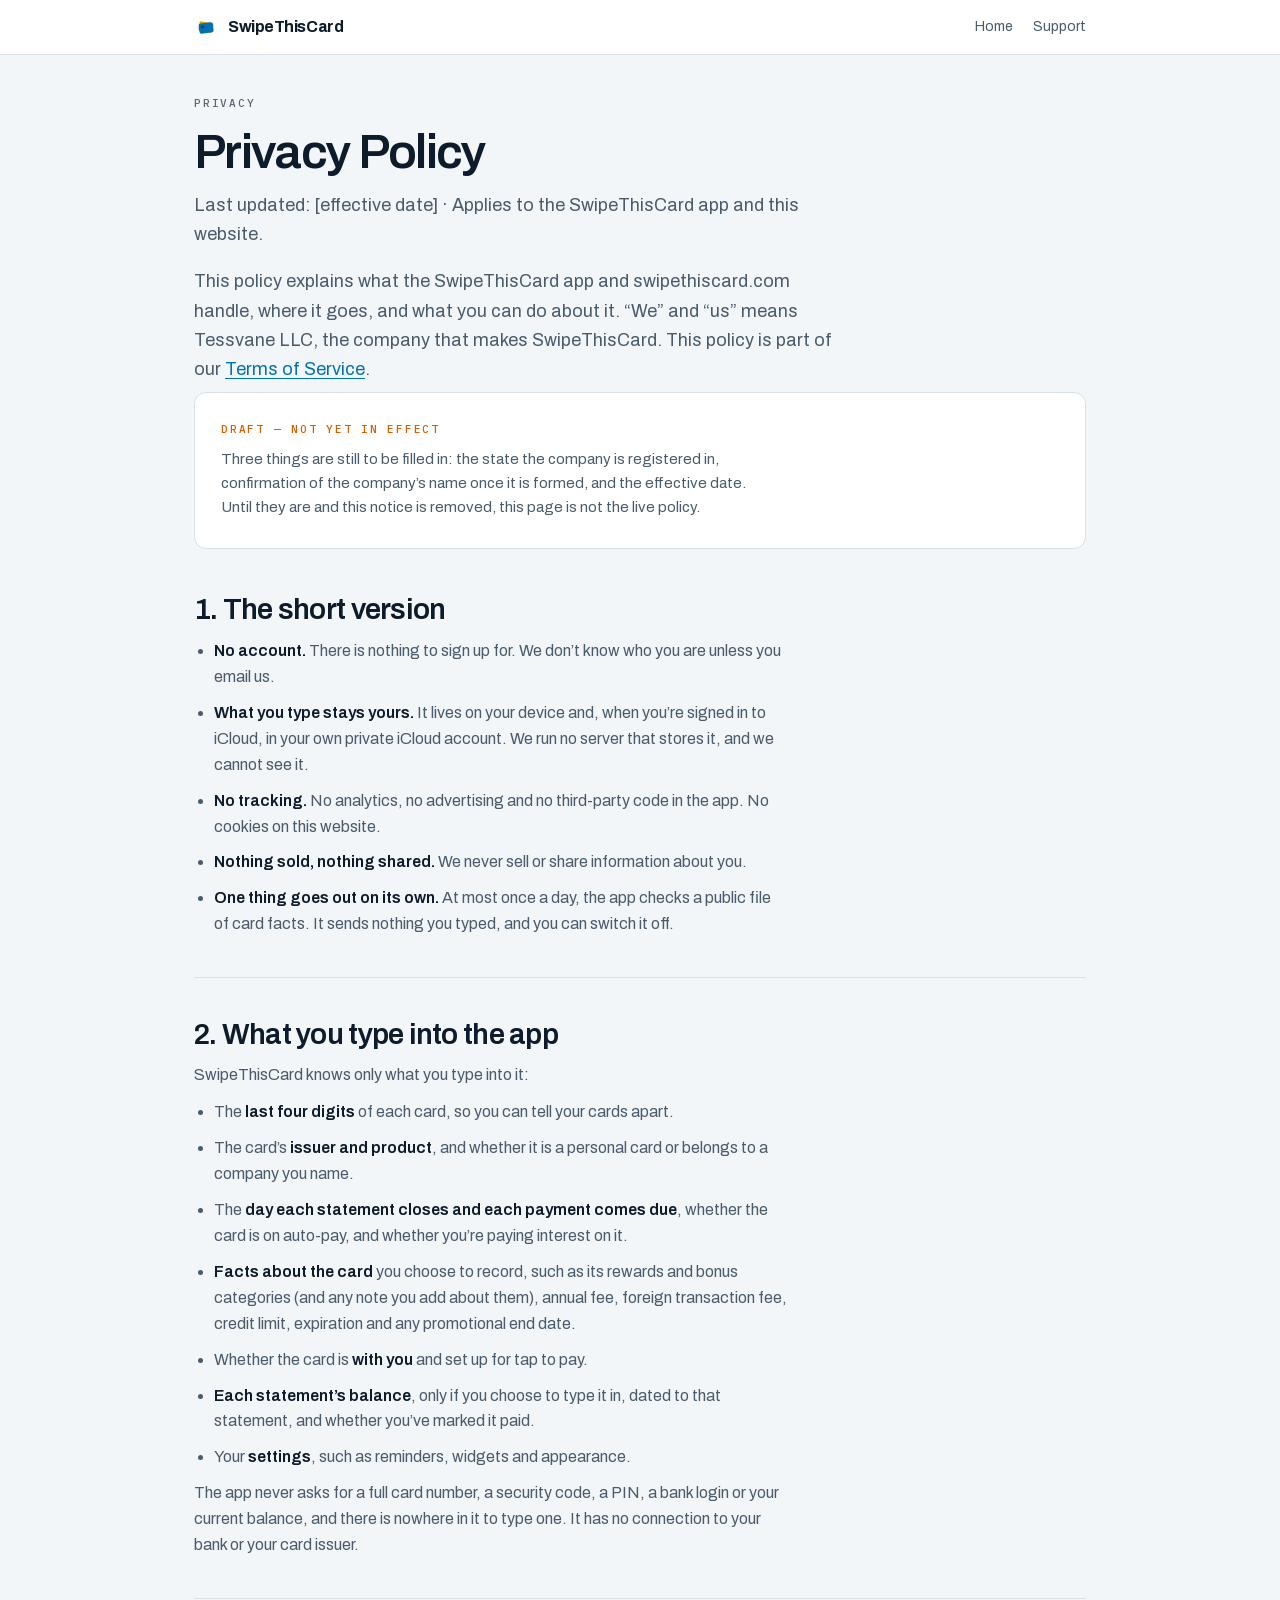
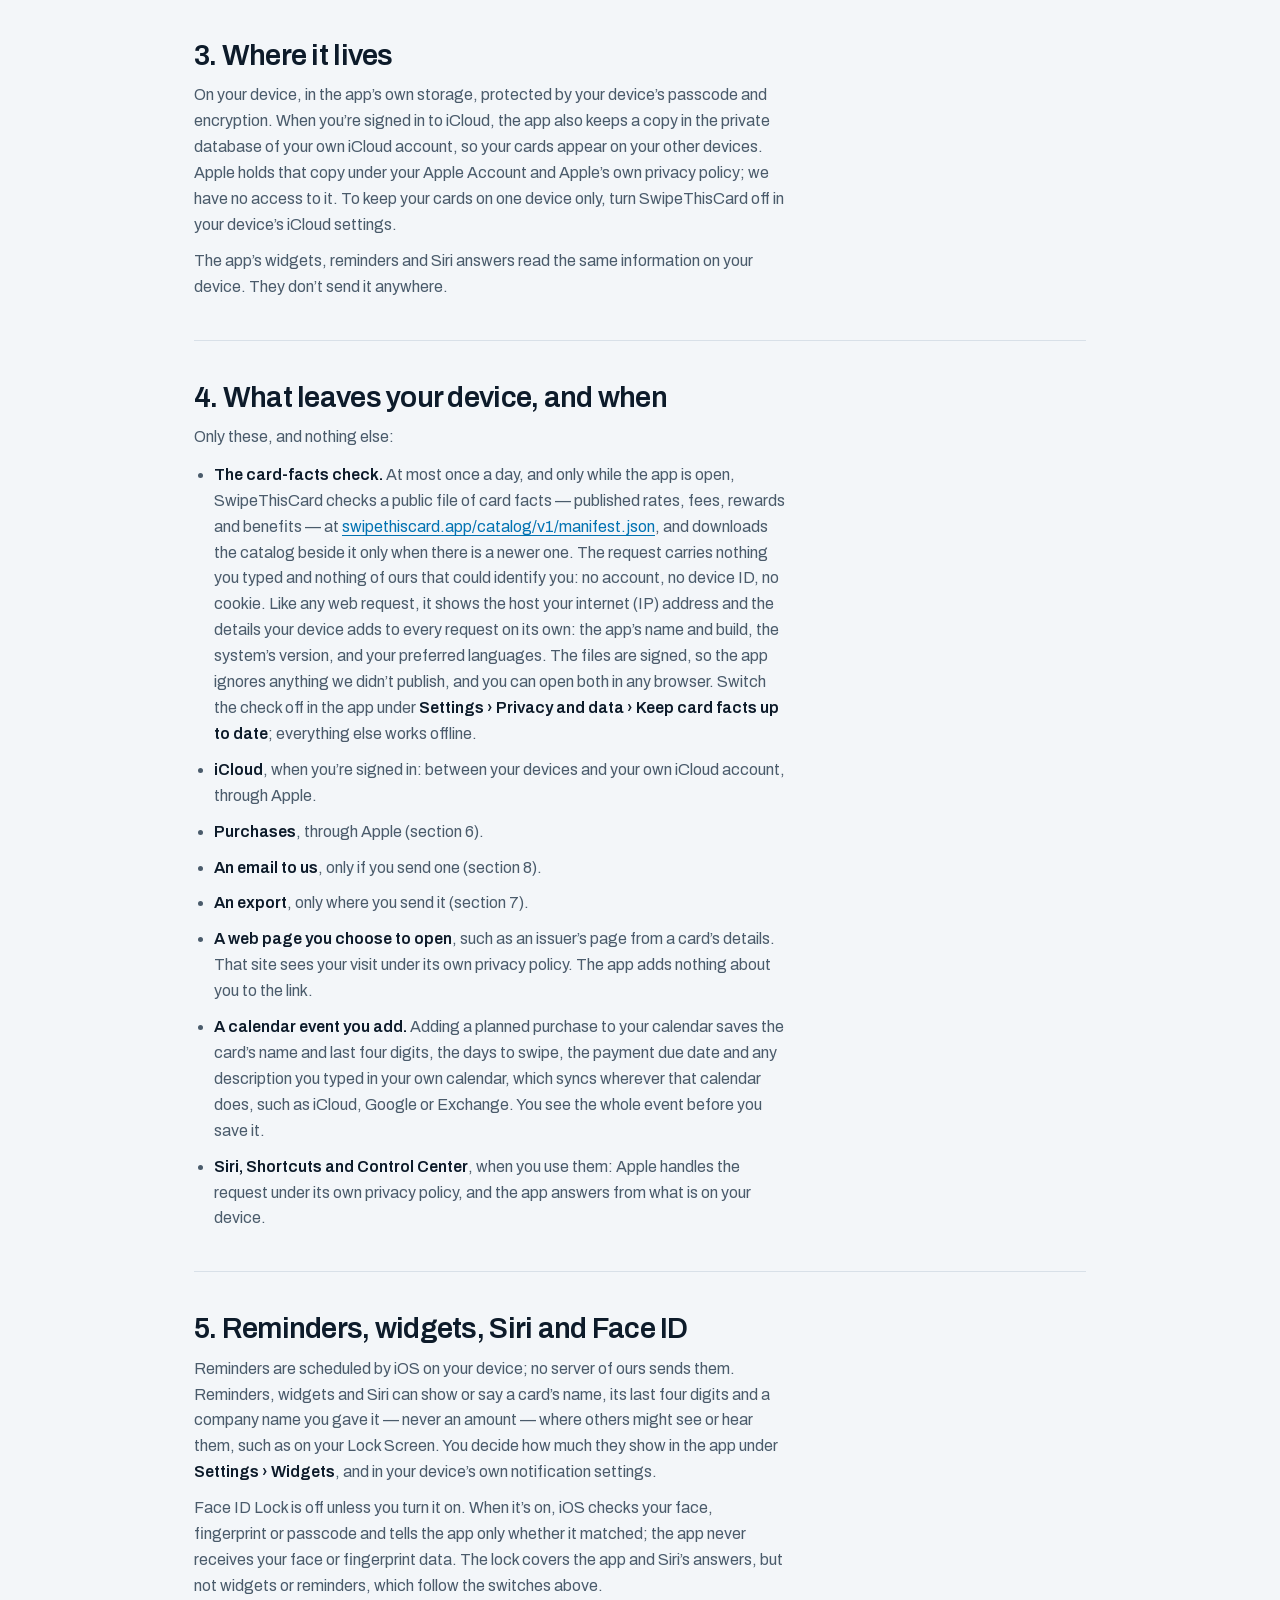
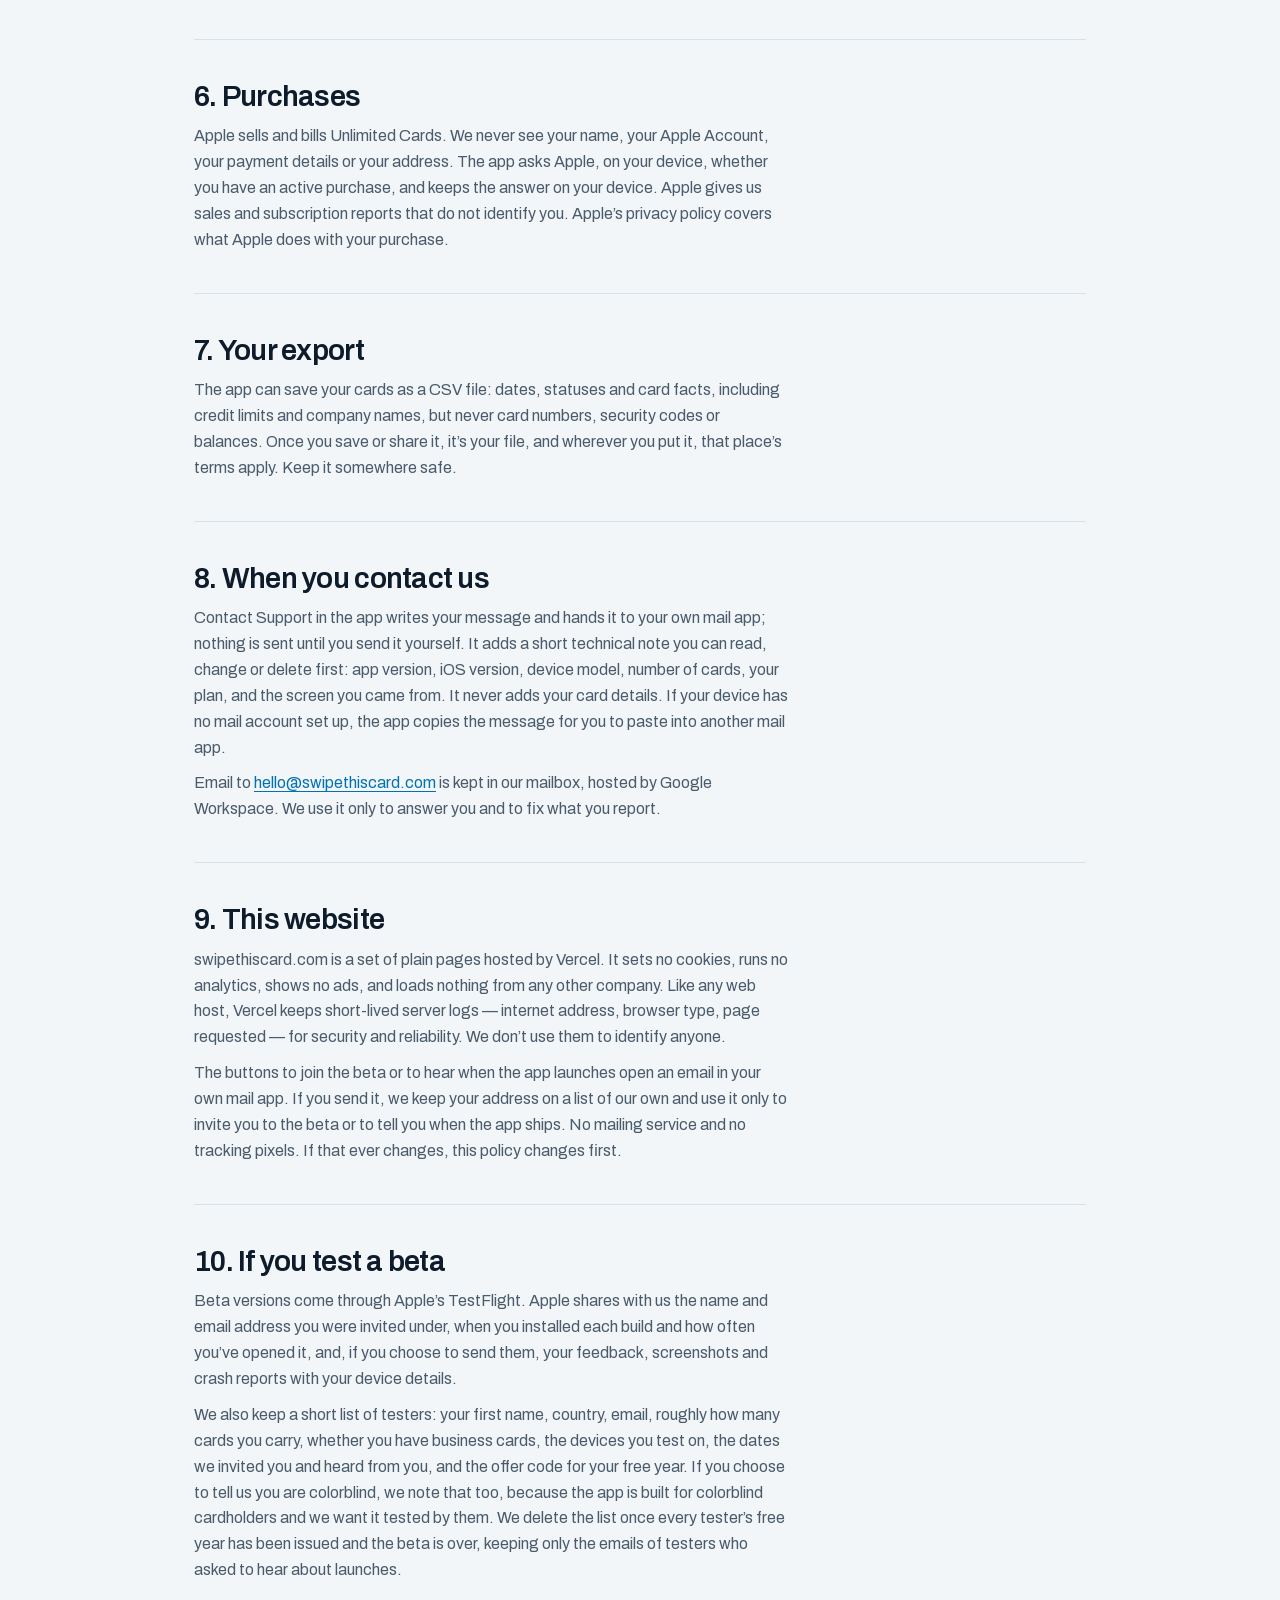
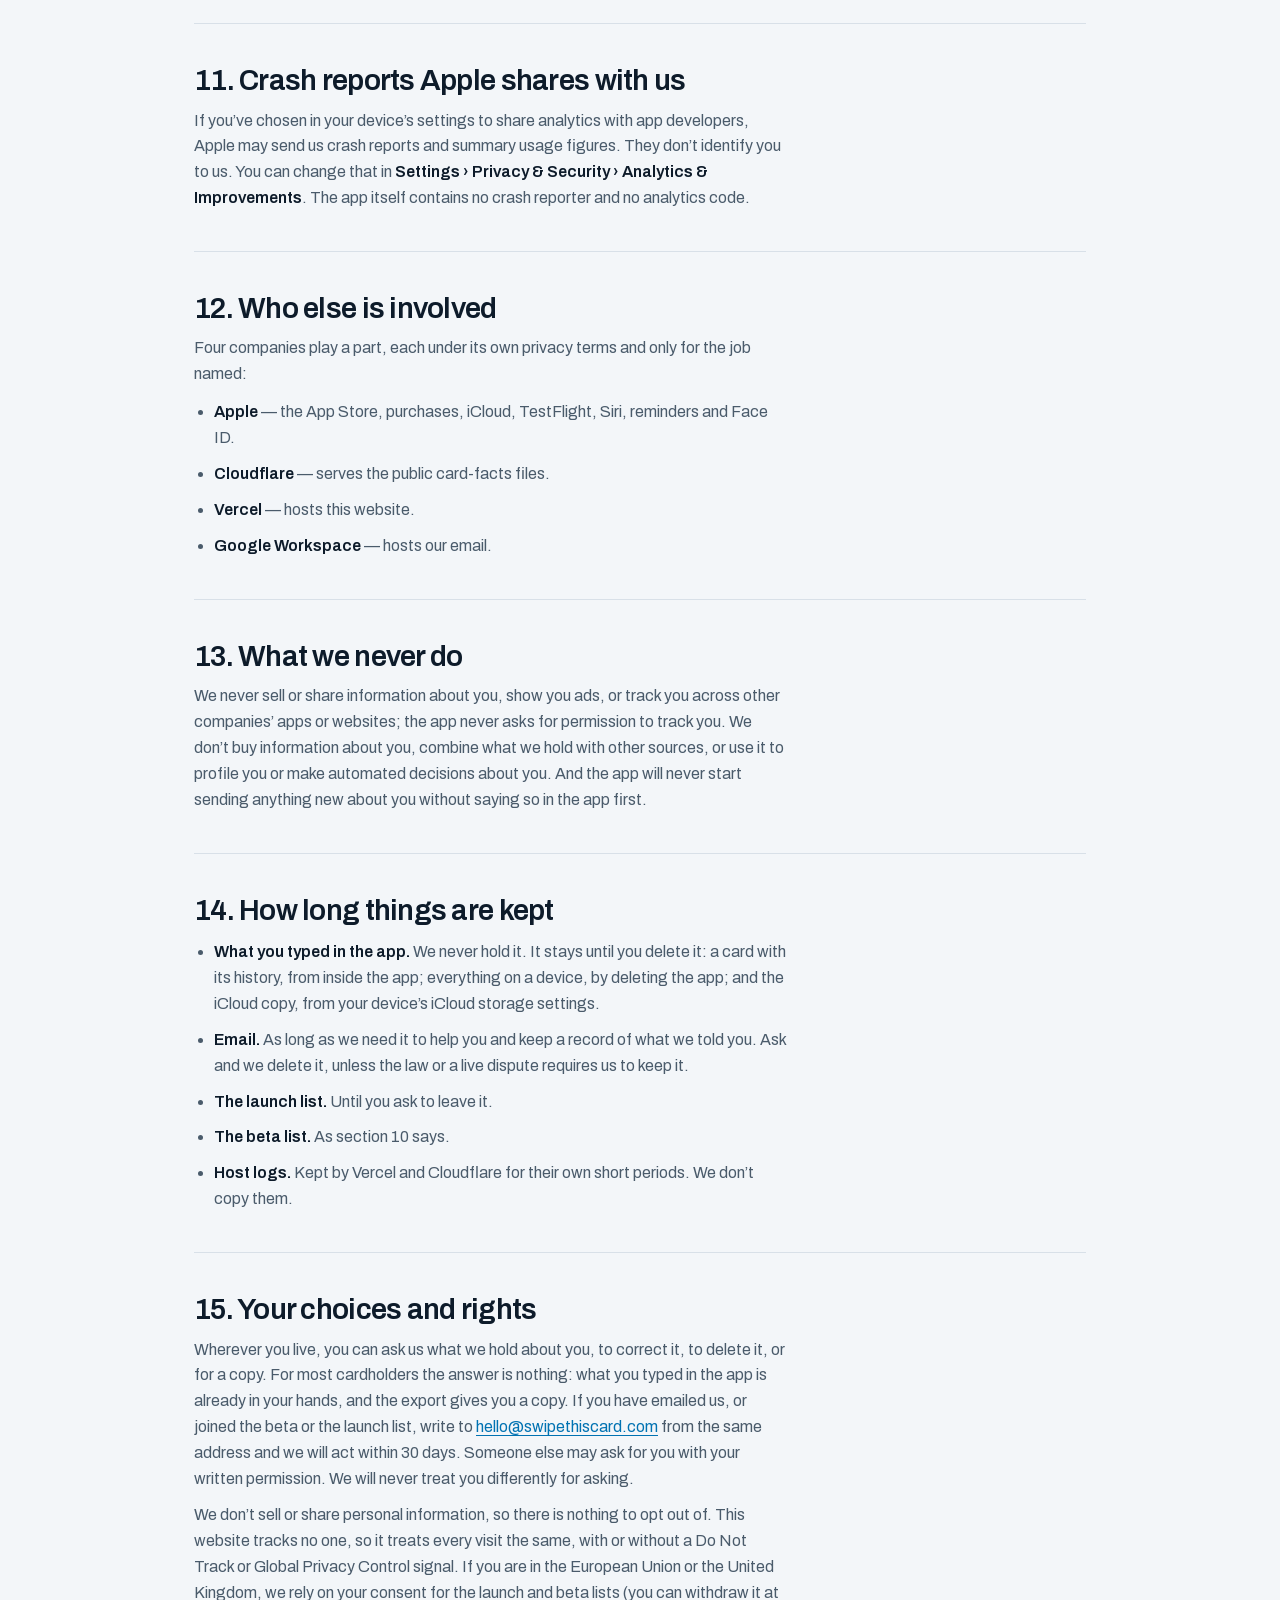
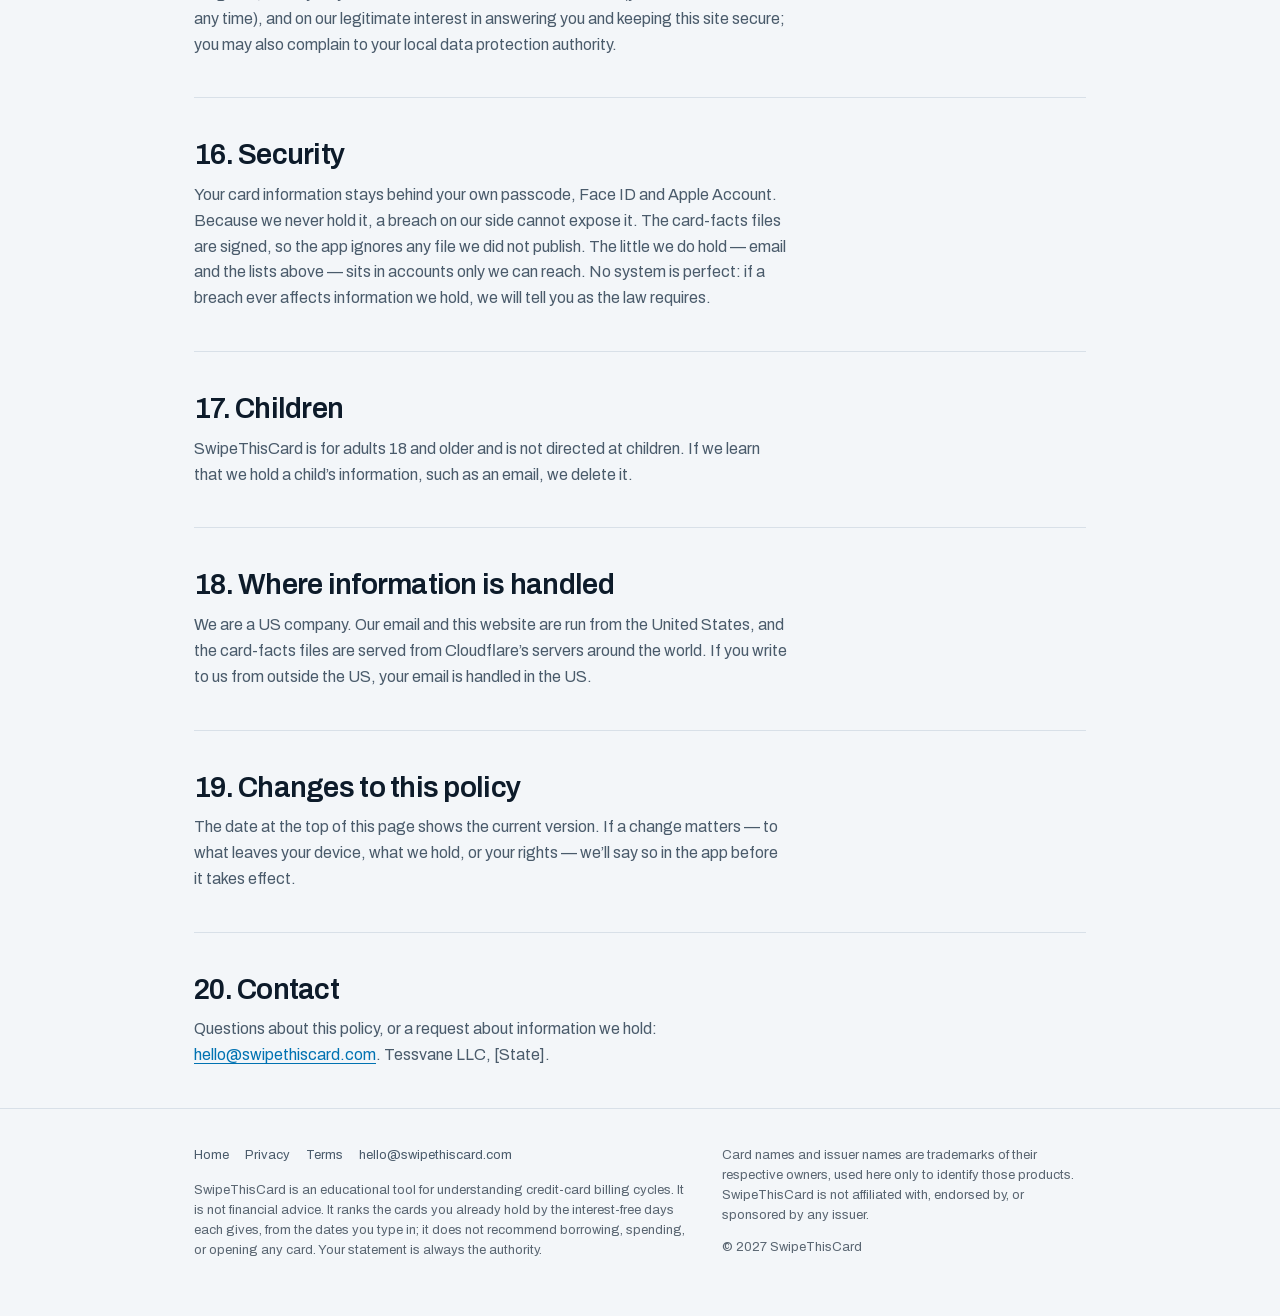
==== commit b2ed7c0e: "Privacy Policy: calendar event and stored notes described exactly Co-Authored-By: Claude Opus 5.5 <n" ====
--- a/privacy.html
+++ b/privacy.html
@@ -179,10 +179,10 @@
       <li>The <b>last four digits</b> of each card, so you can tell your cards apart.</li>
       <li>The card&rsquo;s <b>issuer and product</b>, and whether it is a personal card or belongs to a company you name.</li>
       <li>The <b>day each statement closes and each payment comes due</b>, whether the card is on auto-pay, and whether you&rsquo;re paying interest on it.</li>
-      <li><b>Facts about the card</b> you choose to record, such as its rewards and bonus categories, annual fee, foreign transaction fee, credit limit, expiration and any promotional end date.</li>
+      <li><b>Facts about the card</b> you choose to record, such as its rewards and bonus categories (and any note you add about them), annual fee, foreign transaction fee, credit limit, expiration and any promotional end date.</li>
       <li>Whether the card is <b>with you</b> and set up for tap to pay.</li>
       <li><b>Each statement&rsquo;s balance</b>, only if you choose to type it in, dated to that statement, and whether you&rsquo;ve marked it paid.</li>
-      <li>Your <b>settings</b>, such as reminders, widgets and appearance, and any note you add to a reminder.</li>
+      <li>Your <b>settings</b>, such as reminders, widgets and appearance.</li>
     </ul>
     <p class="tx">The app never asks for a full card number, a security code, a PIN, a bank login or your current balance, and there is nowhere in it to type one. It has no connection to your bank or your card issuer.</p>
   </section>
@@ -201,7 +201,7 @@
       <li><b>An email to us</b>, only if you send one (section 8).</li>
       <li><b>An export</b>, only where you send it (section 7).</li>
       <li><b>A web page you choose to open</b>, such as an issuer&rsquo;s page from a card&rsquo;s details. That site sees your visit under its own privacy policy. The app adds nothing about you to the link.</li>
-      <li><b>A calendar event you add.</b> Adding a due date to your calendar saves the card&rsquo;s name, its last four digits, the date and your note in your own calendar, which syncs wherever that calendar does, such as iCloud, Google or Exchange.</li>
+      <li><b>A calendar event you add.</b> Adding a planned purchase to your calendar saves the card&rsquo;s name and last four digits, the days to swipe, the payment due date and any description you typed in your own calendar, which syncs wherever that calendar does, such as iCloud, Google or Exchange. You see the whole event before you save it.</li>
       <li><b>Siri, Shortcuts and Control Center</b>, when you use them: Apple handles the request under its own privacy policy, and the app answers from what is on your device.</li>
     </ul>
   </section>
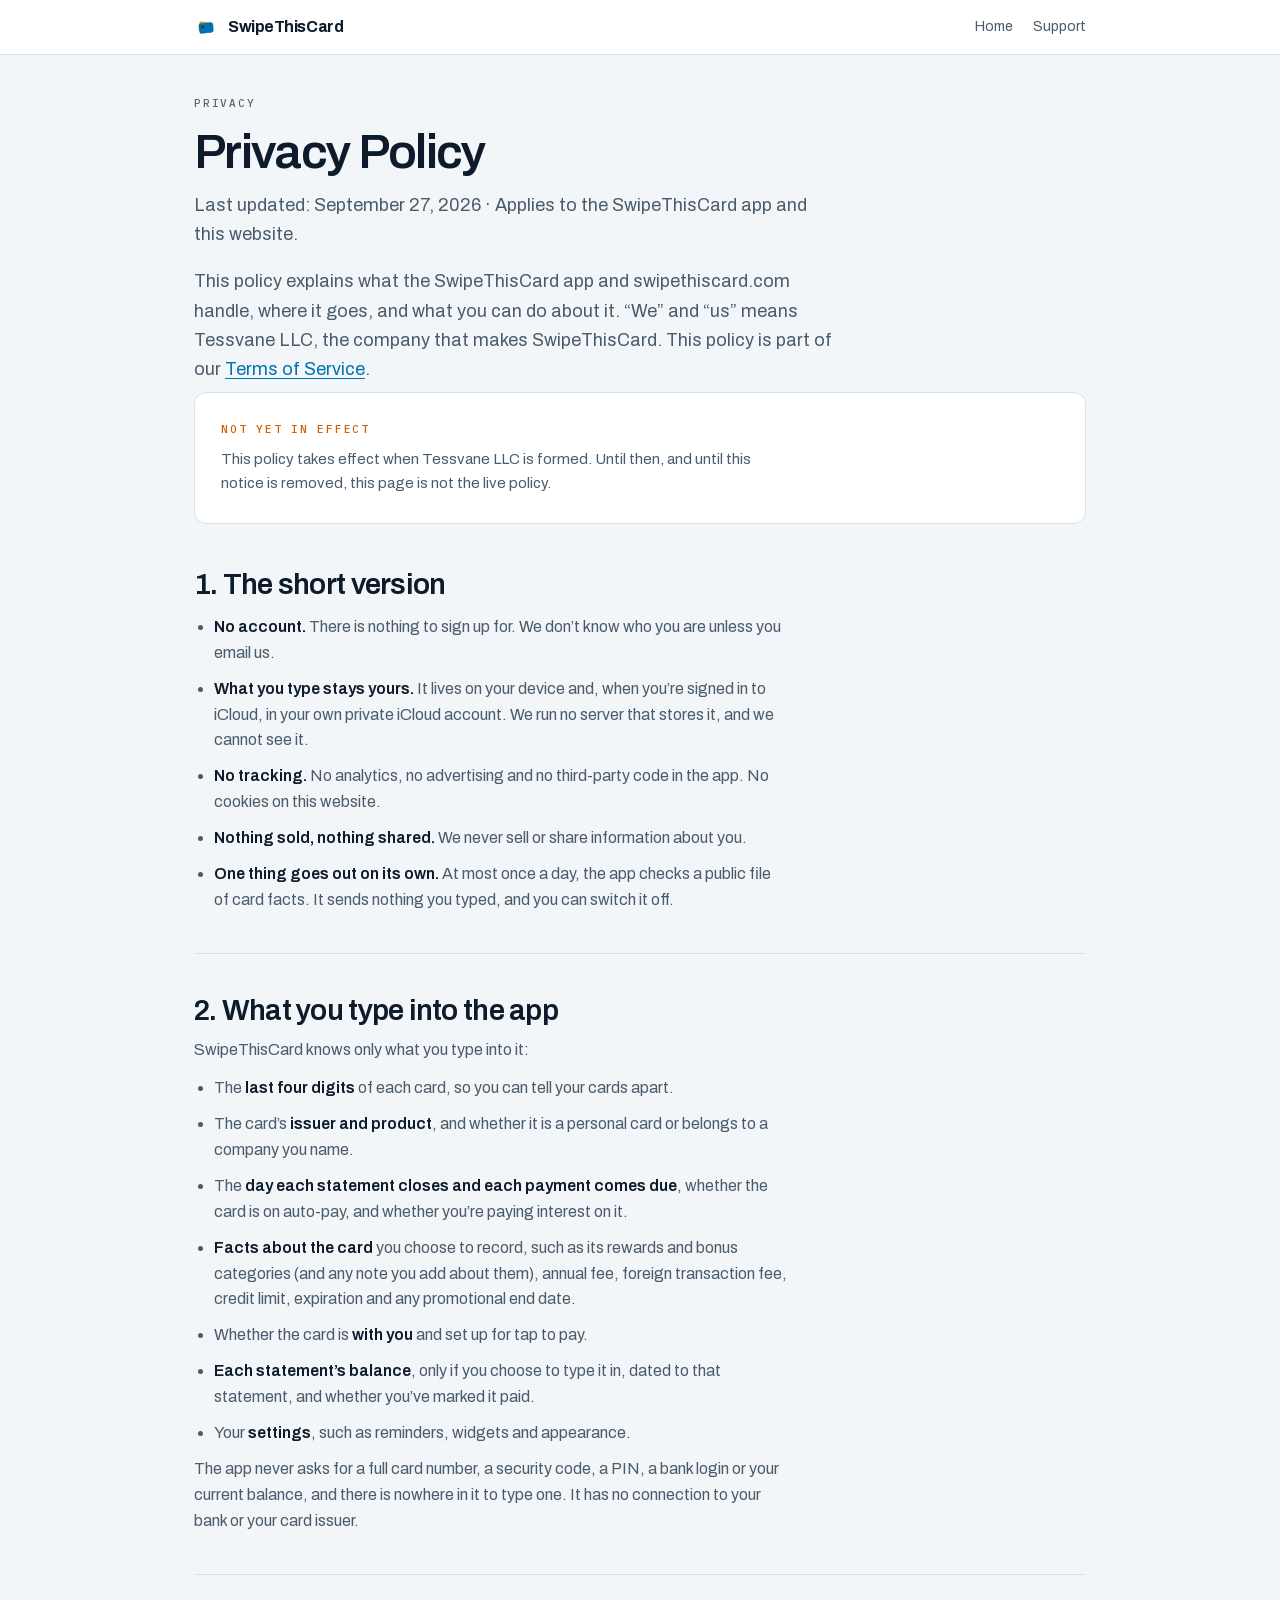
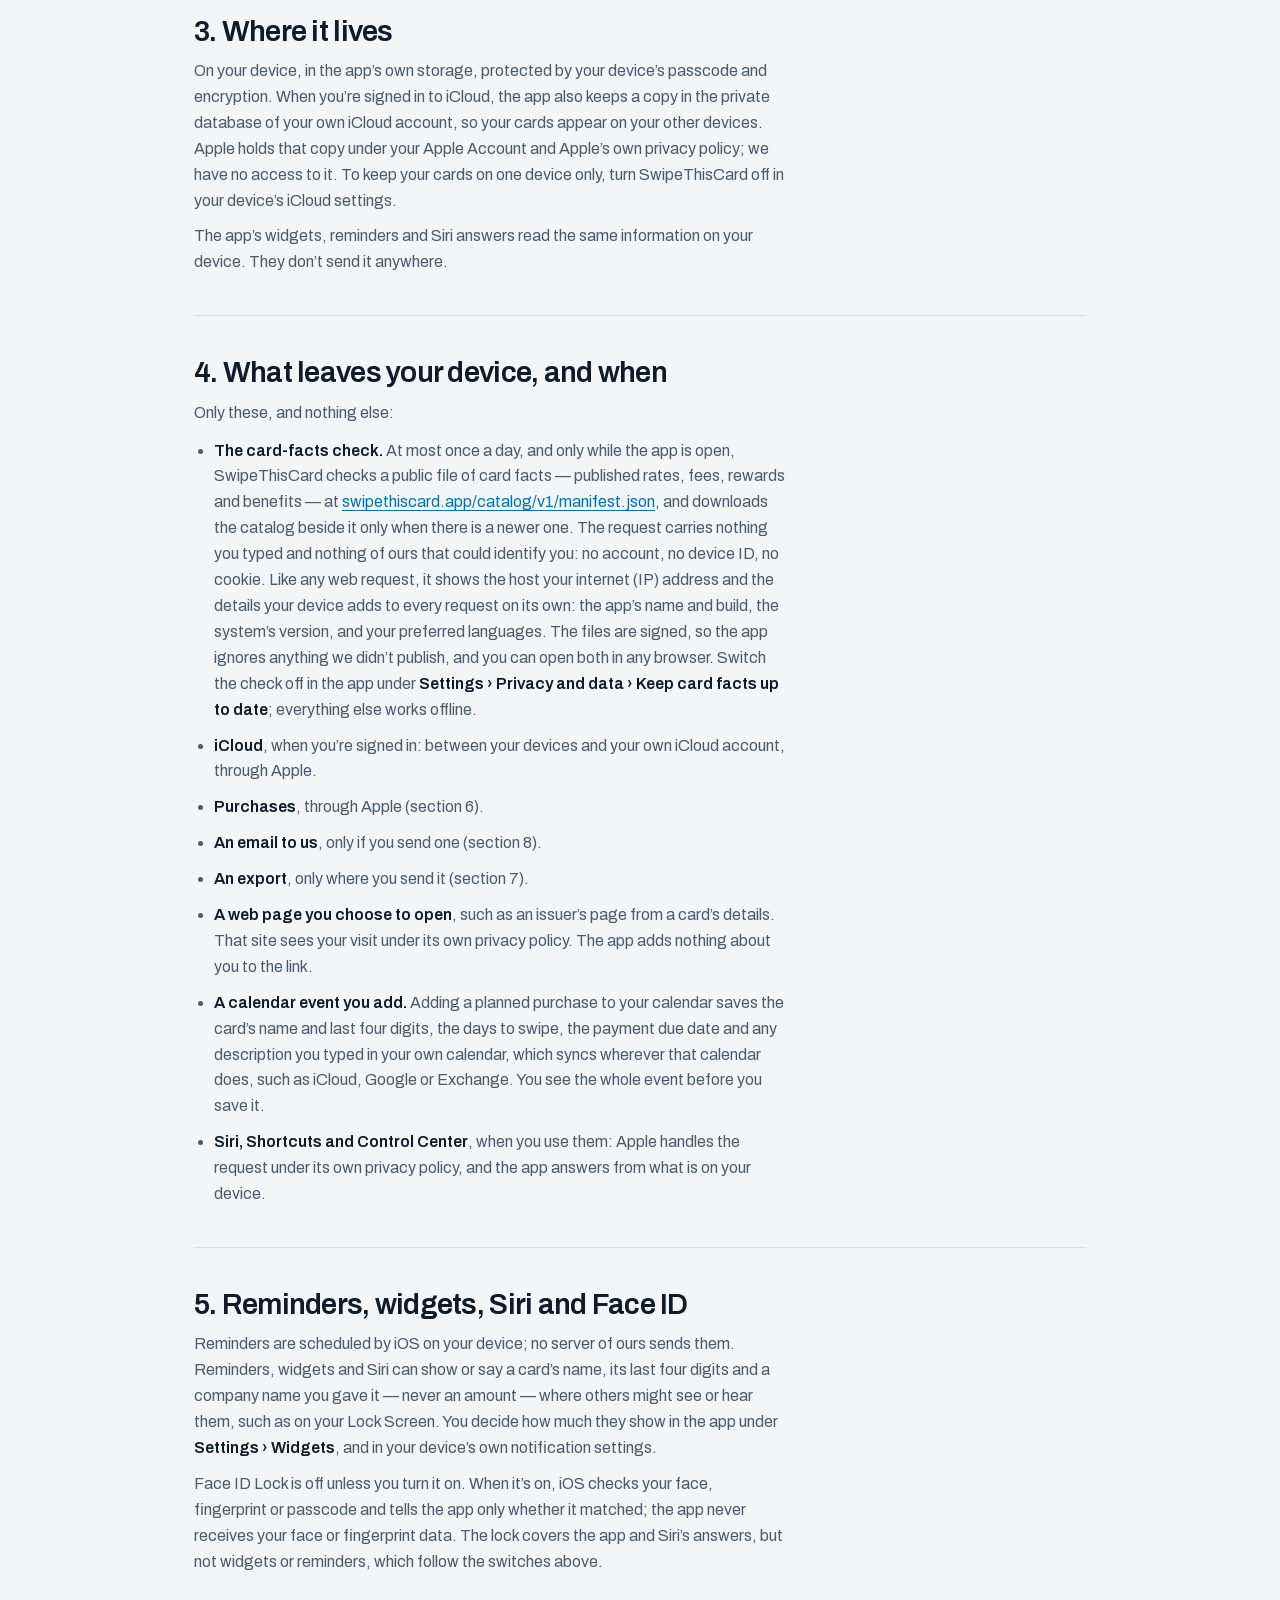
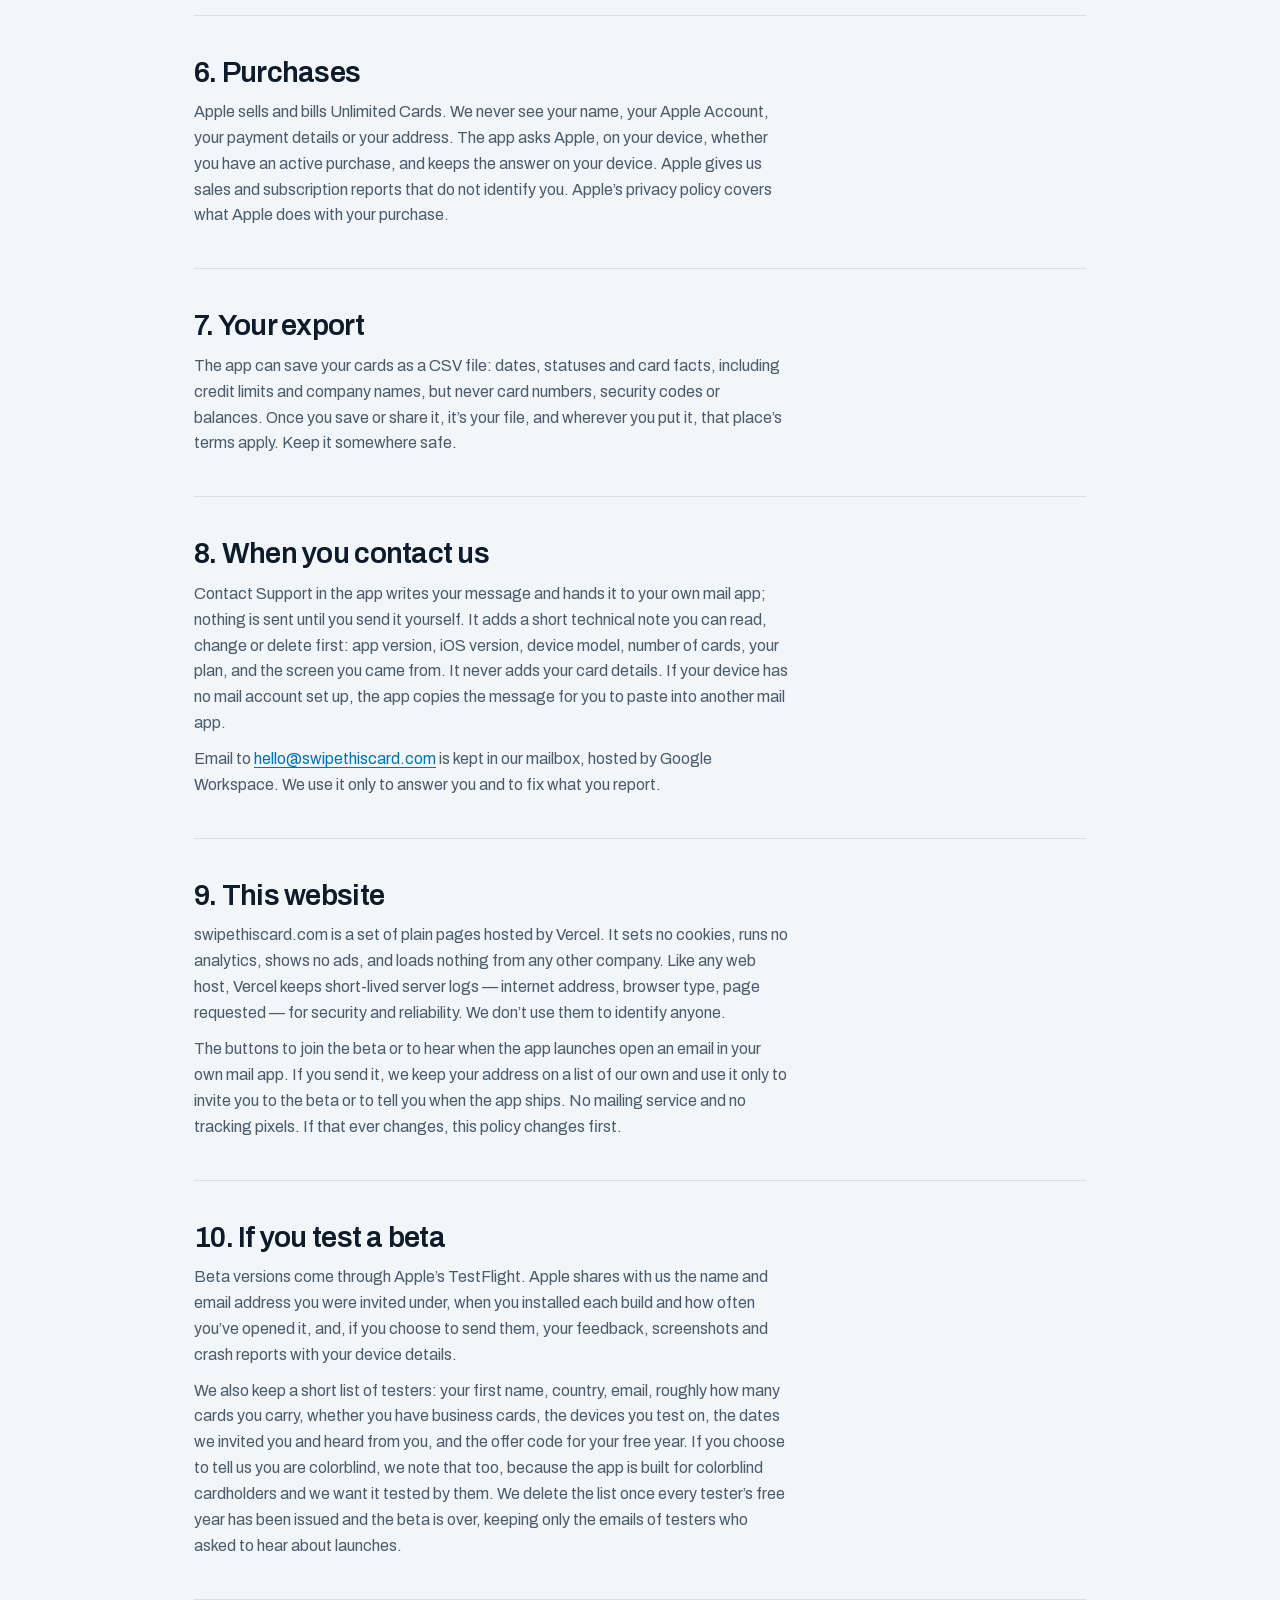
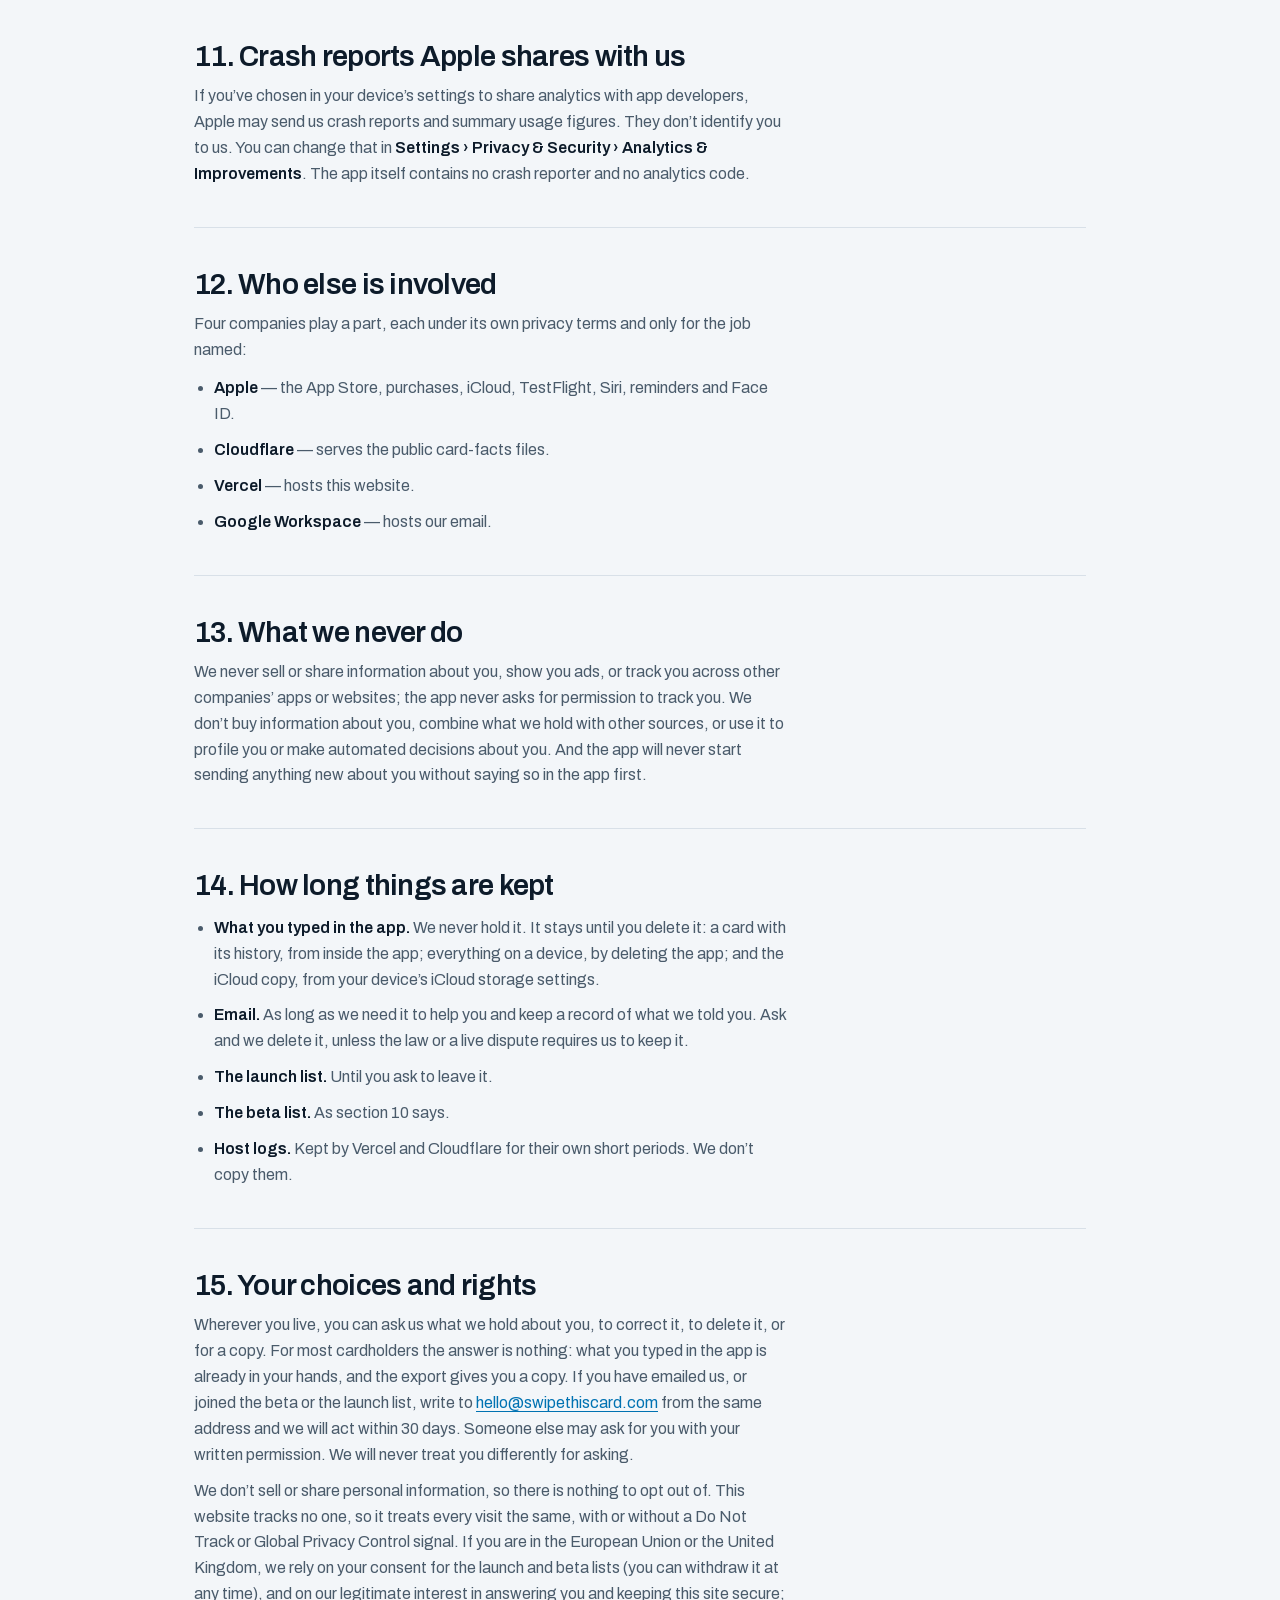
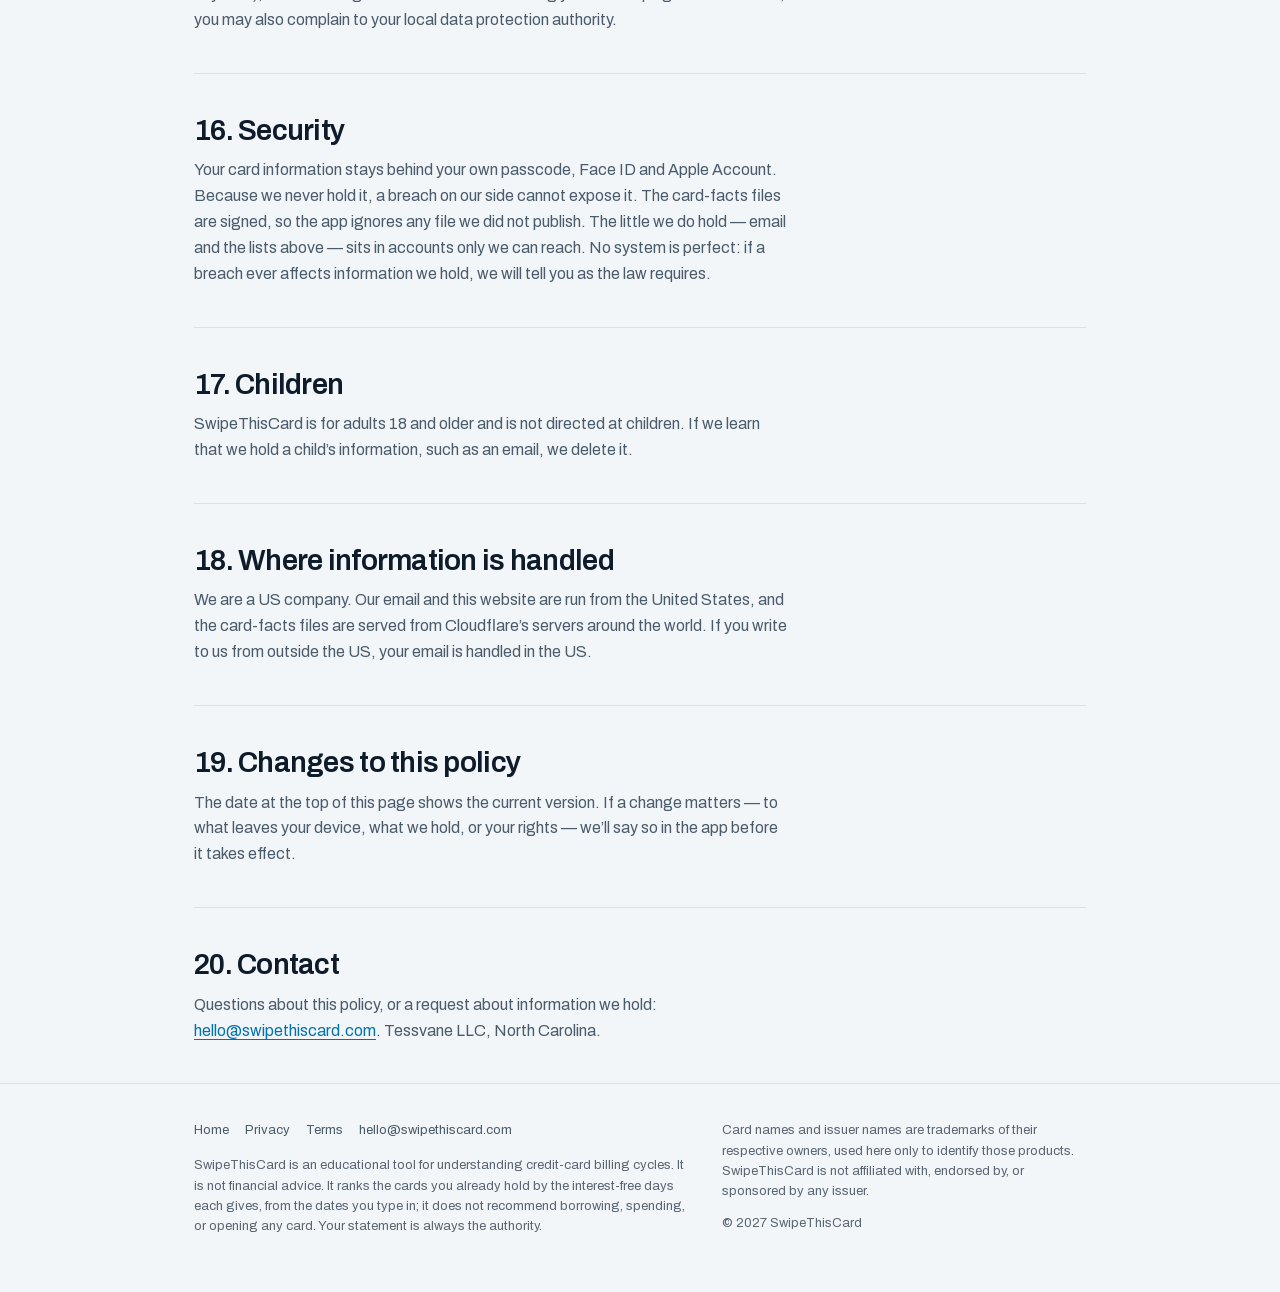
==== commit 91187096: "Terms and Privacy: North Carolina and September 27, 2026 filled in Governing law, courts and the com" ====
--- a/privacy.html
+++ b/privacy.html
@@ -151,14 +151,14 @@
   <div class="hero" style="padding:40px 0 8px">
     <div class="eyebrow">Privacy</div>
     <h1 style="max-width:20ch">Privacy Policy</h1>
-    <p class="sm" style="margin-top:10px">Last updated: [effective date] &middot; Applies to the SwipeThisCard app and this website.</p>
+    <p class="sm" style="margin-top:10px">Last updated: September 27, 2026 &middot; Applies to the SwipeThisCard app and this website.</p>
     <p class="tx" style="margin-top:18px">This policy explains what the SwipeThisCard app and swipethiscard.com handle, where it goes, and what you can do about it. &ldquo;We&rdquo; and &ldquo;us&rdquo; means Tessvane LLC, the company that makes SwipeThisCard. This policy is part of our <a href="/terms">Terms of Service</a>.</p>
   </div>
 </div>
 <div class="wrap">
   <div class="strip" style="margin:0 0 8px;background:var(--surface);color:var(--text);border:1px solid var(--line)">
-    <div class="eyebrow" style="color:var(--verm)">Draft &mdash; not yet in effect</div>
-    <p style="color:var(--text-2);margin-top:8px">Three things are still to be filled in: the state the company is registered in, confirmation of the company&rsquo;s name once it is formed, and the effective date. Until they are and this notice is removed, this page is not the live policy.</p>
+    <div class="eyebrow" style="color:var(--verm)">Not yet in effect</div>
+    <p style="color:var(--text-2);margin-top:8px">This policy takes effect when Tessvane LLC is formed. Until then, and until this notice is removed, this page is not the live policy.</p>
   </div>
 </div>
 <div class="wrap terms">
@@ -284,7 +284,7 @@
   </section>
   <section>
     <h2>20. Contact</h2>
-    <p class="tx">Questions about this policy, or a request about information we hold: <a href="mailto:hello@swipethiscard.com">hello@swipethiscard.com</a>. Tessvane LLC, [State].</p>
+    <p class="tx">Questions about this policy, or a request about information we hold: <a href="mailto:hello@swipethiscard.com">hello@swipethiscard.com</a>. Tessvane LLC, North Carolina.</p>
   </section>
 </div>
 <footer><div class="wrap"><div class="foot-in">
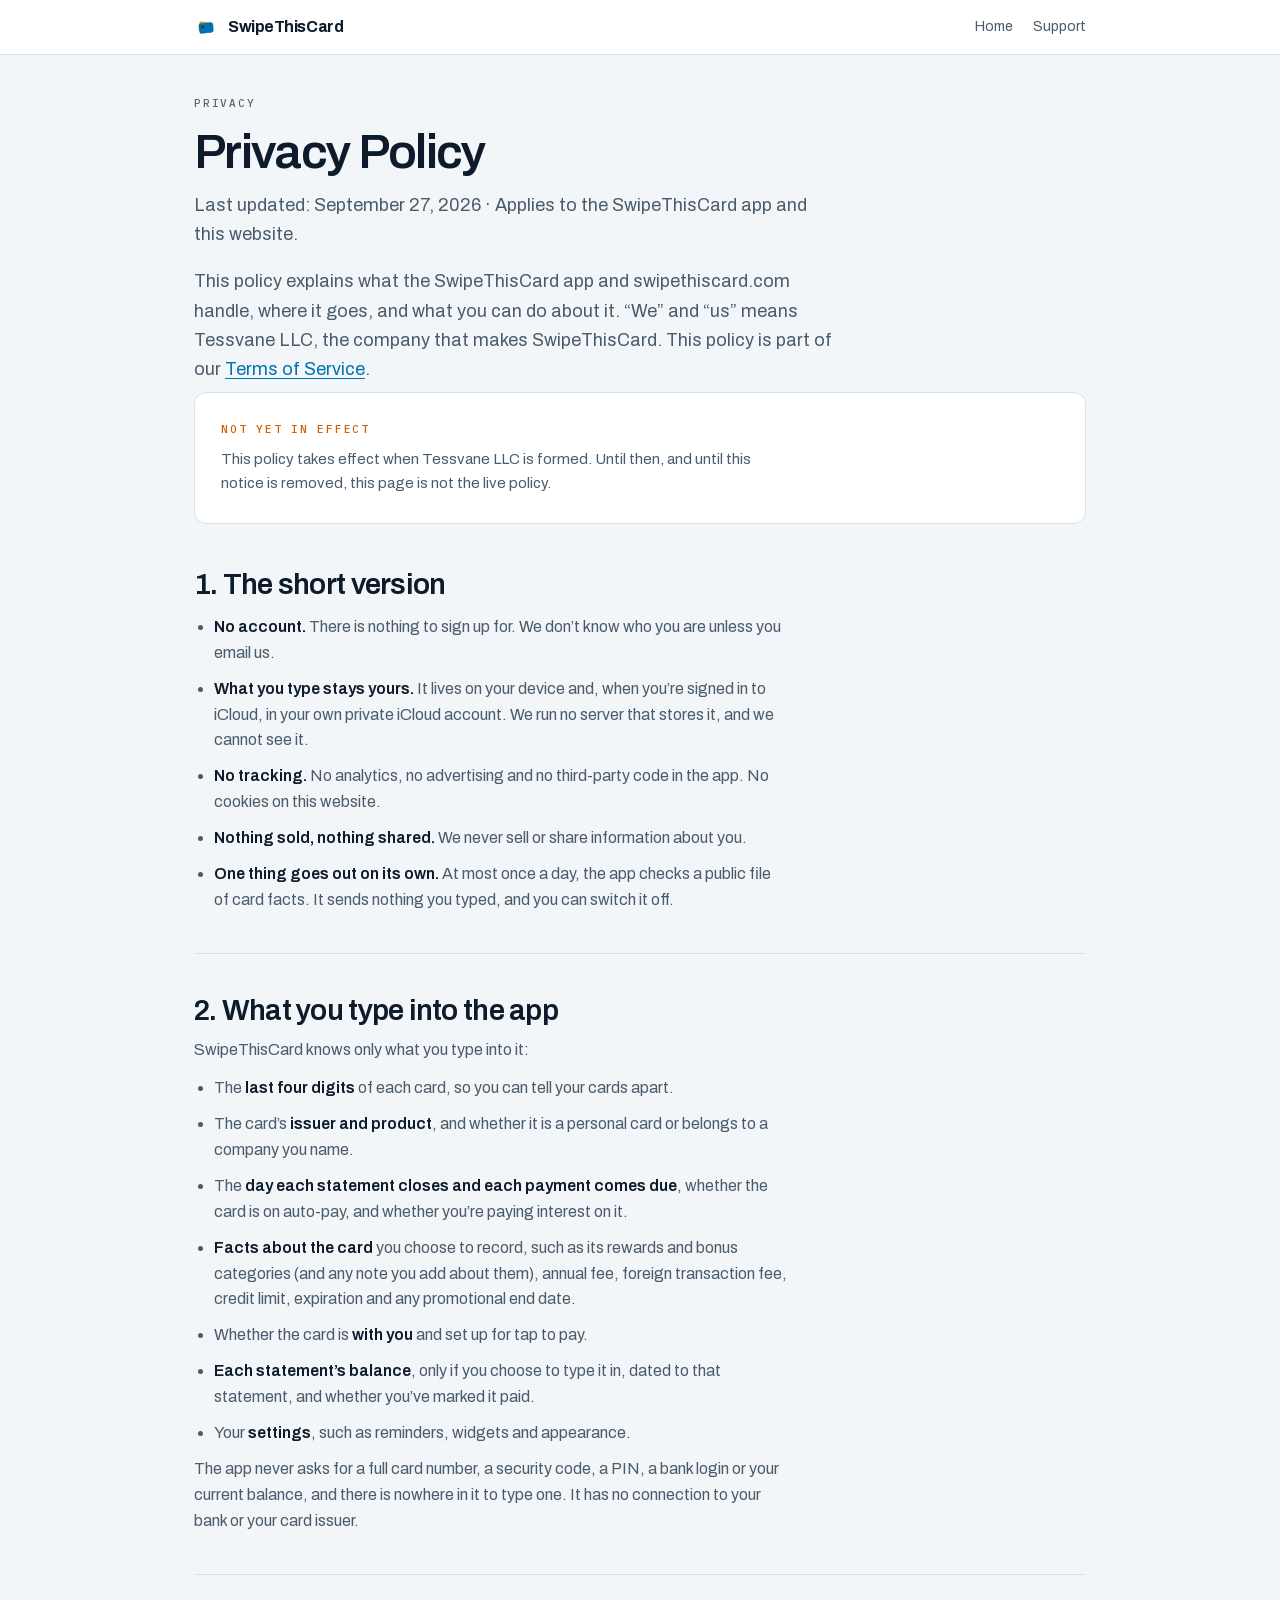
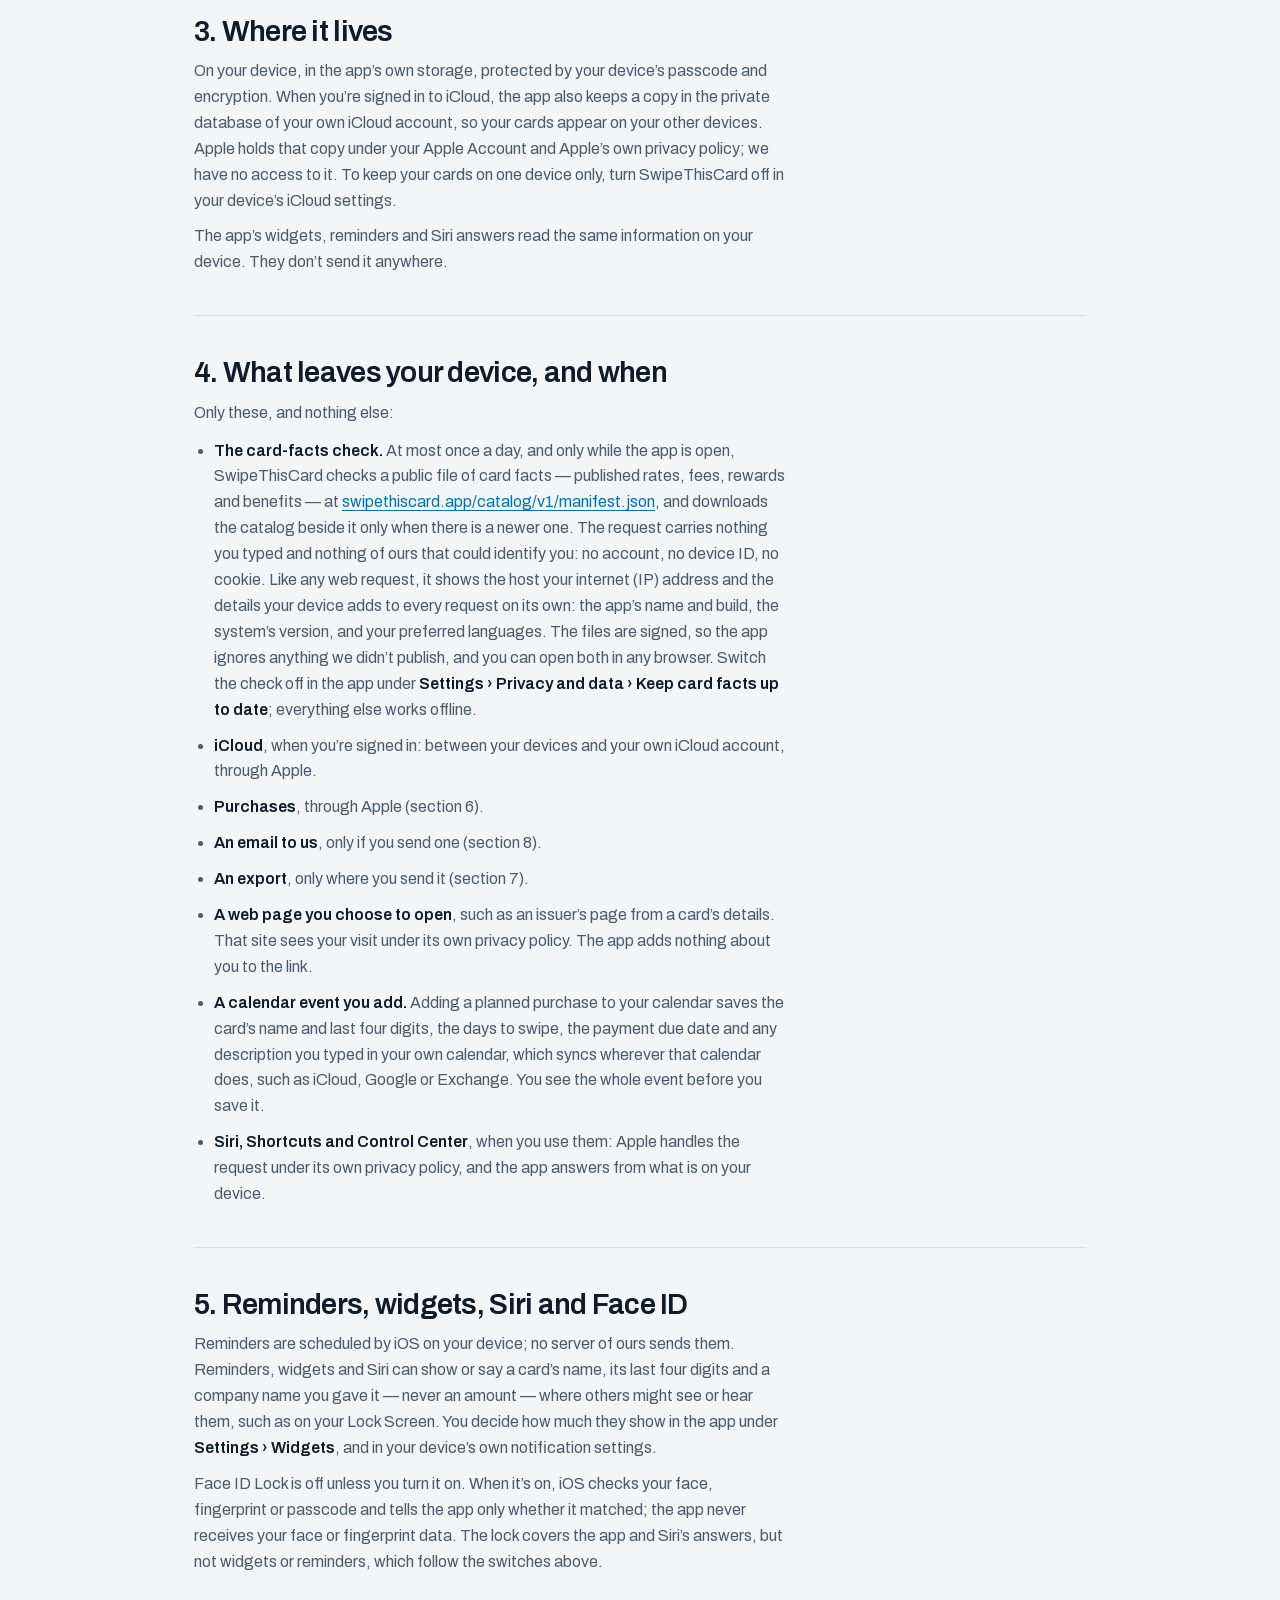
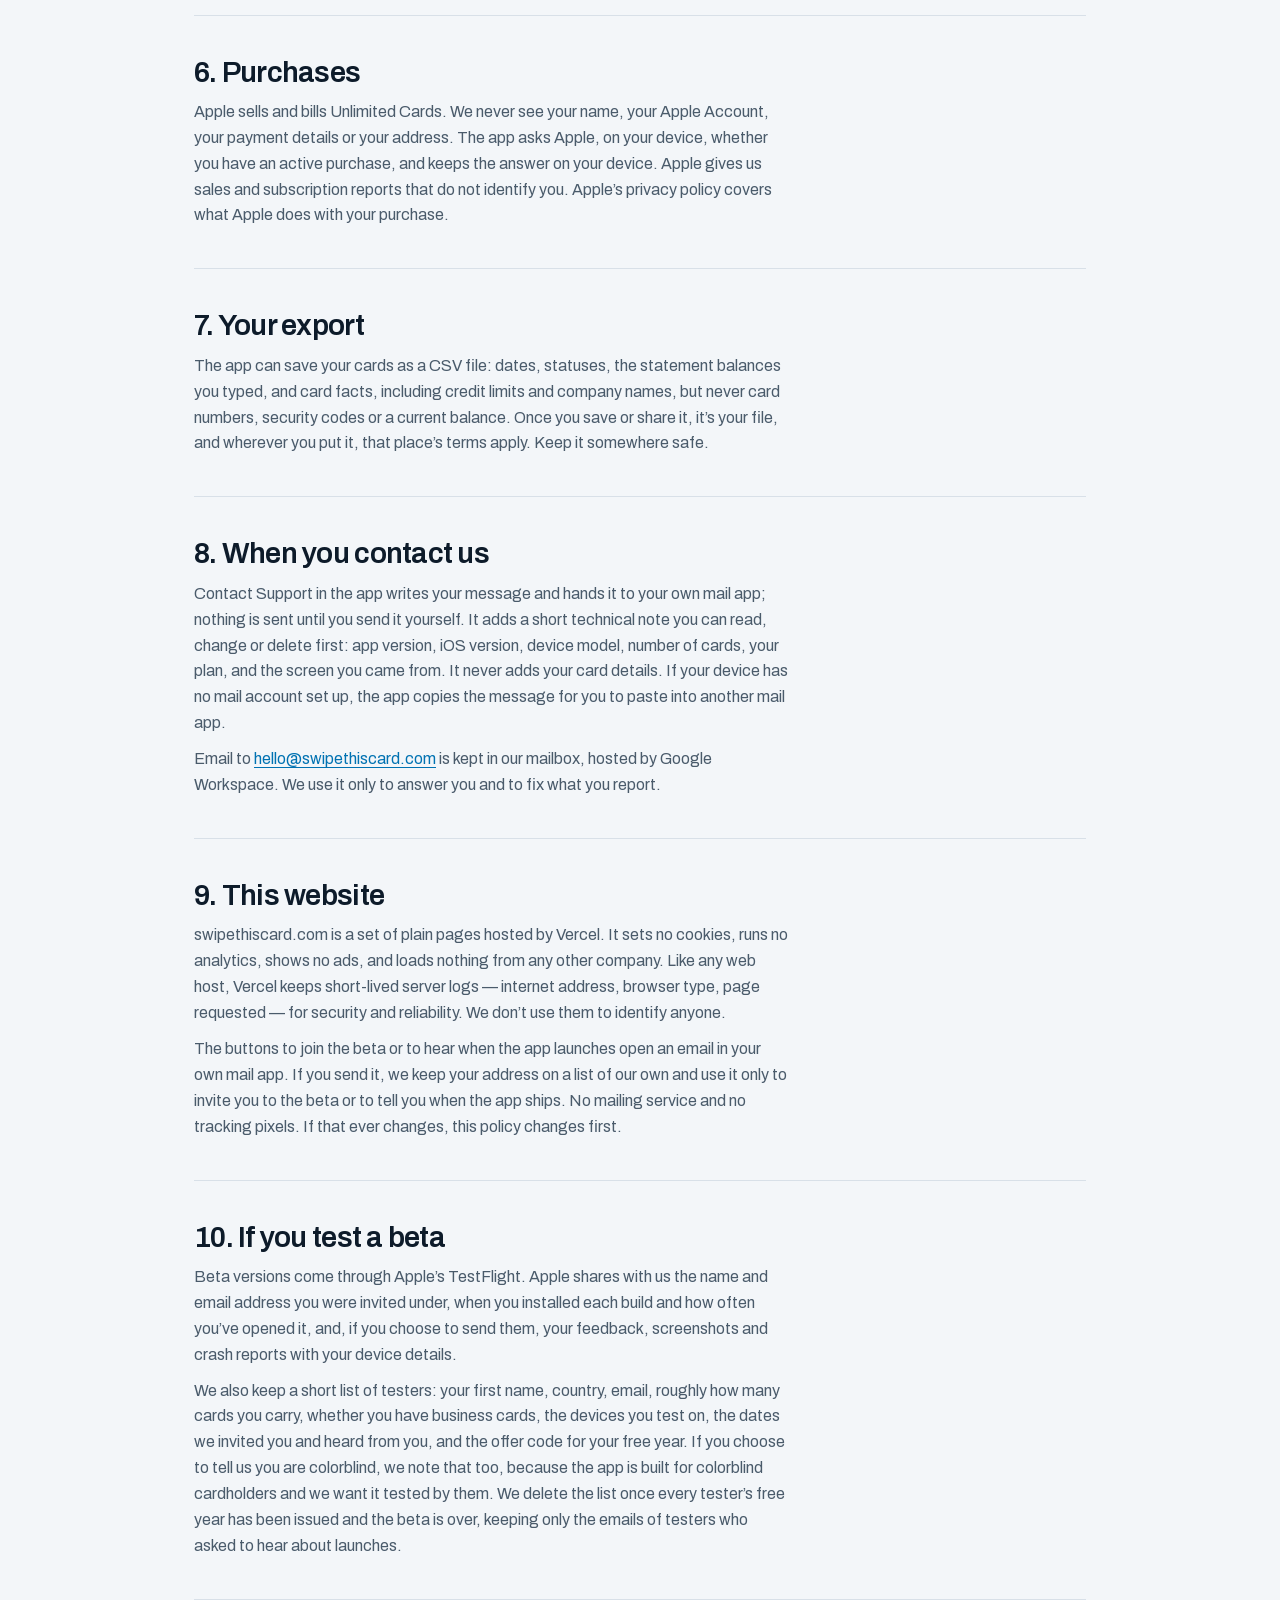
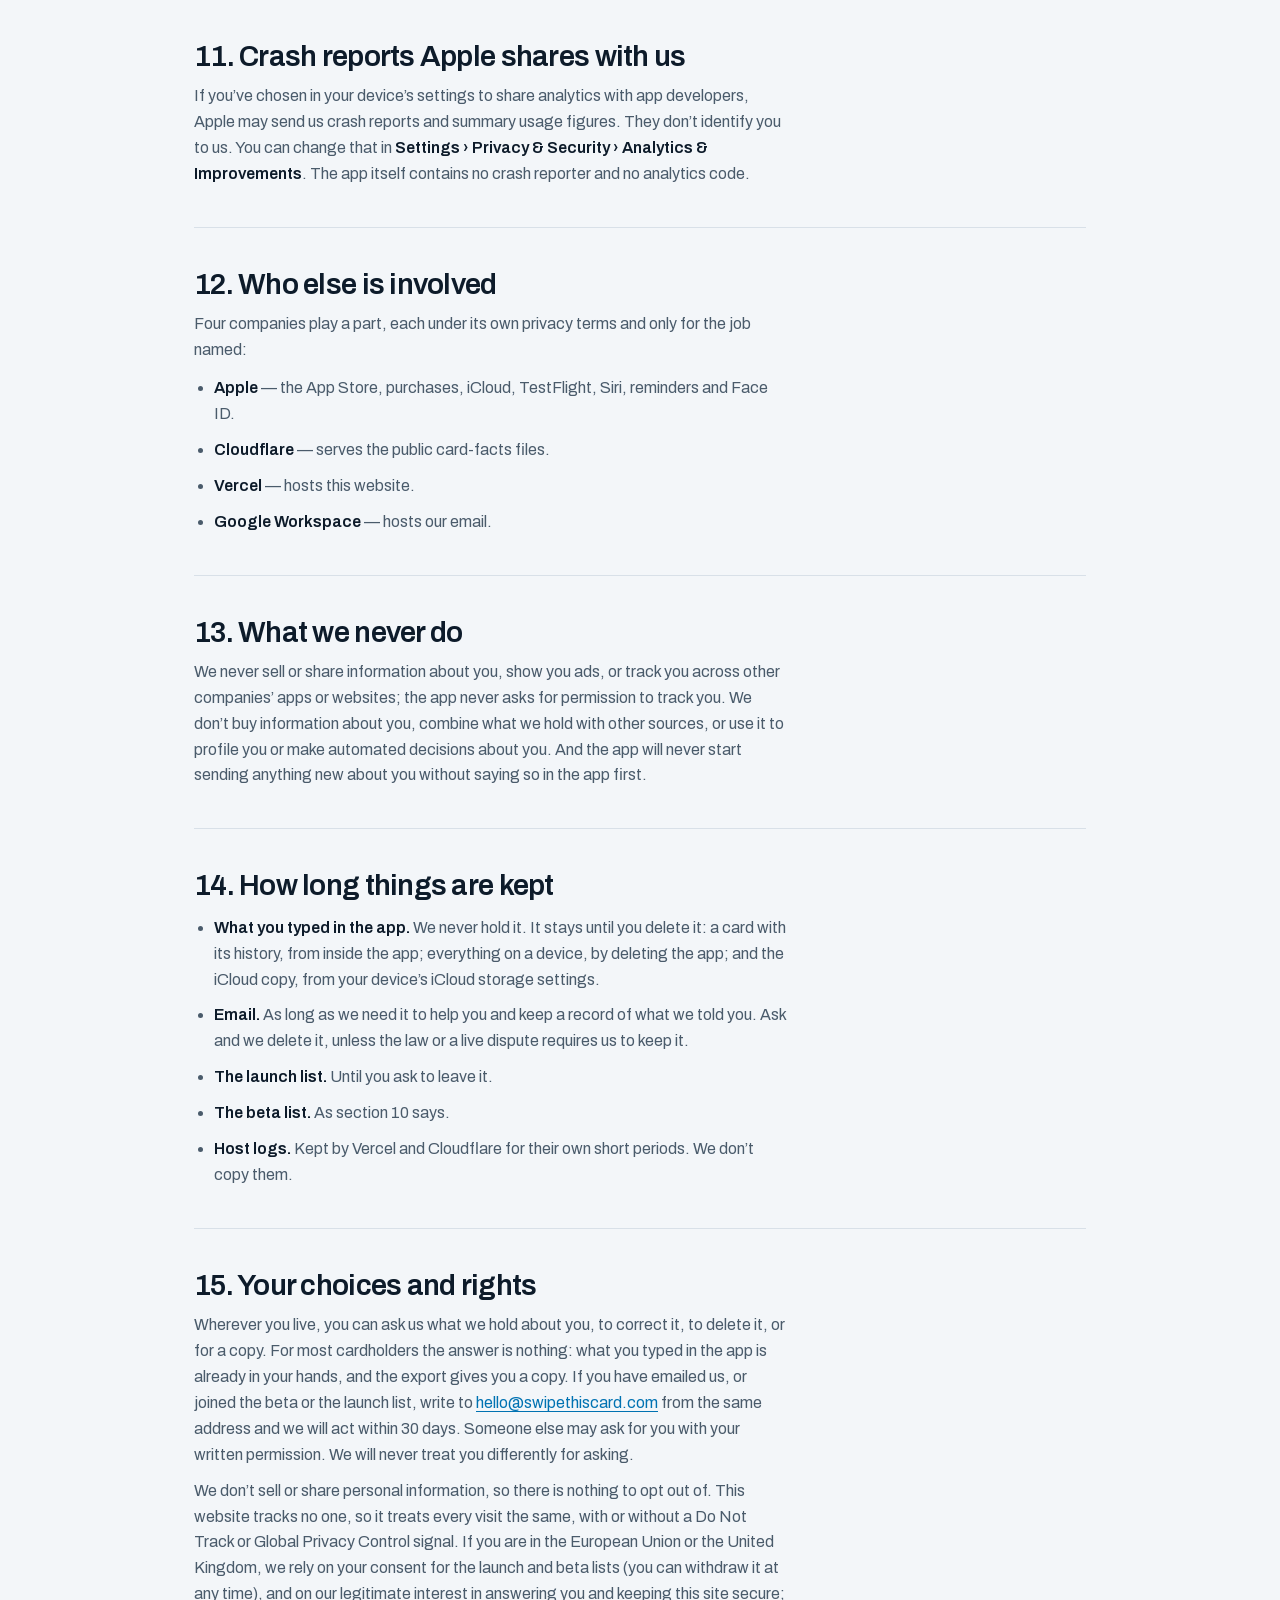
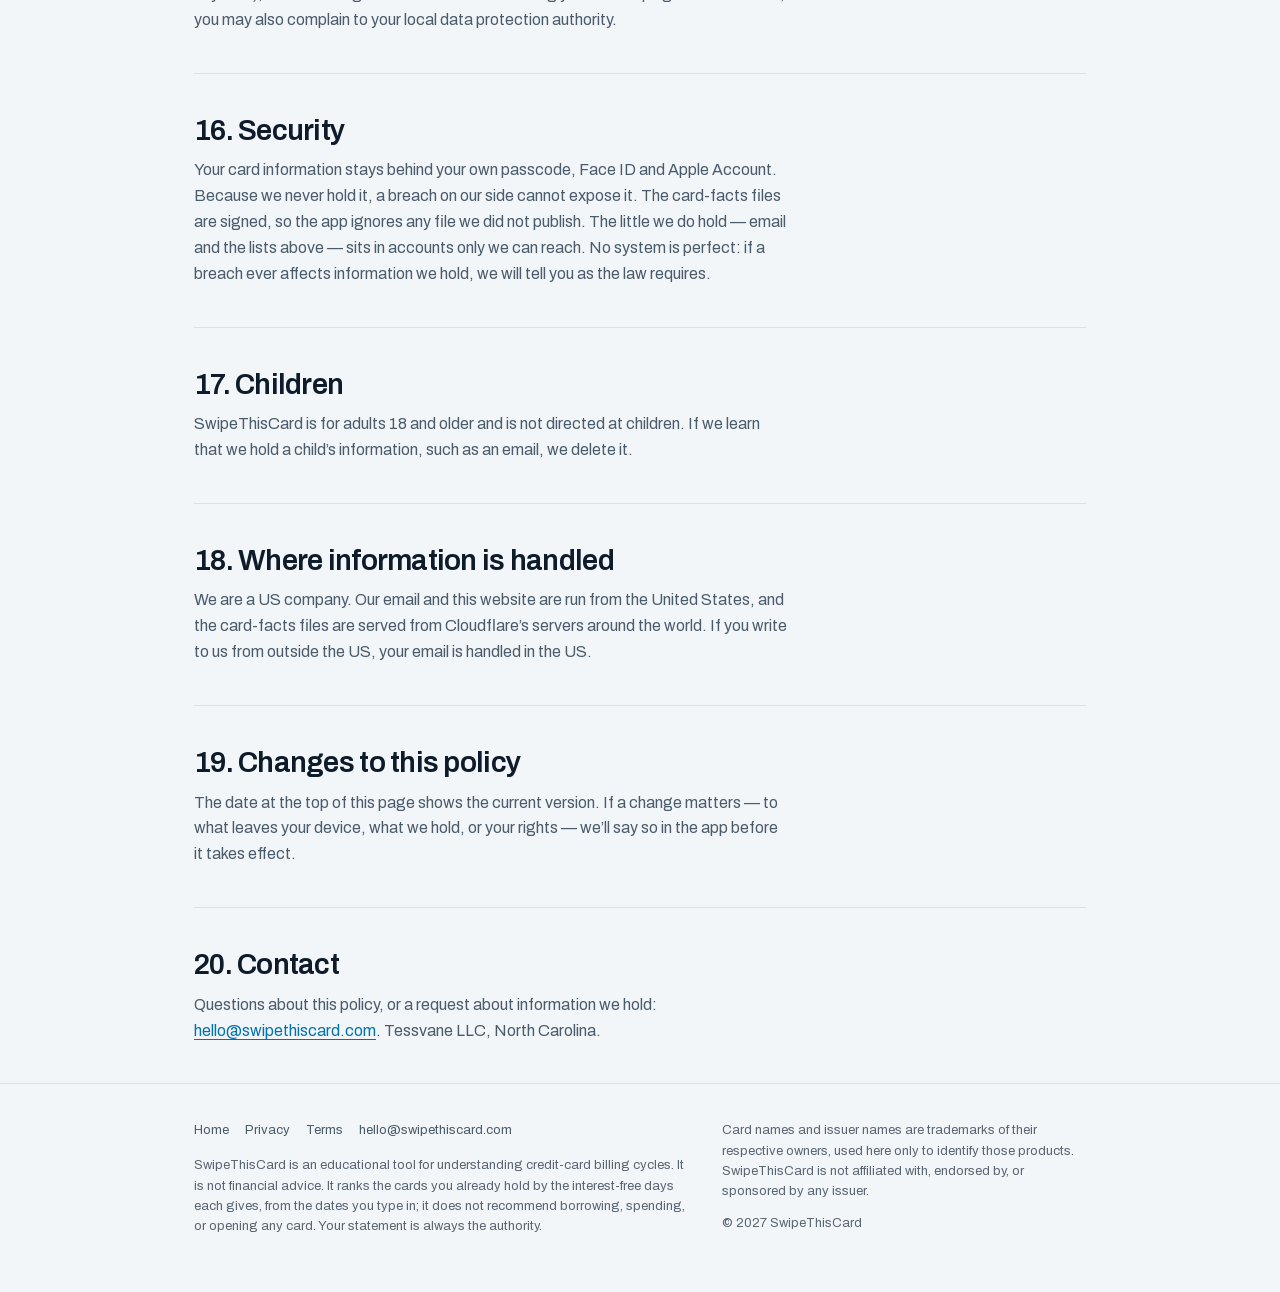
==== commit dc331e5a: "Privacy: the export carries the statement balances the cardholder typed Co-Authored-By: Claude Opus " ====
--- a/privacy.html
+++ b/privacy.html
@@ -216,7 +216,7 @@
   </section>
   <section>
     <h2>7. Your export</h2>
-    <p class="tx">The app can save your cards as a CSV file: dates, statuses and card facts, including credit limits and company names, but never card numbers, security codes or balances. Once you save or share it, it&rsquo;s your file, and wherever you put it, that place&rsquo;s terms apply. Keep it somewhere safe.</p>
+    <p class="tx">The app can save your cards as a CSV file: dates, statuses, the statement balances you typed, and card facts, including credit limits and company names, but never card numbers, security codes or a current balance. Once you save or share it, it&rsquo;s your file, and wherever you put it, that place&rsquo;s terms apply. Keep it somewhere safe.</p>
   </section>
   <section>
     <h2>8. When you contact us</h2>
